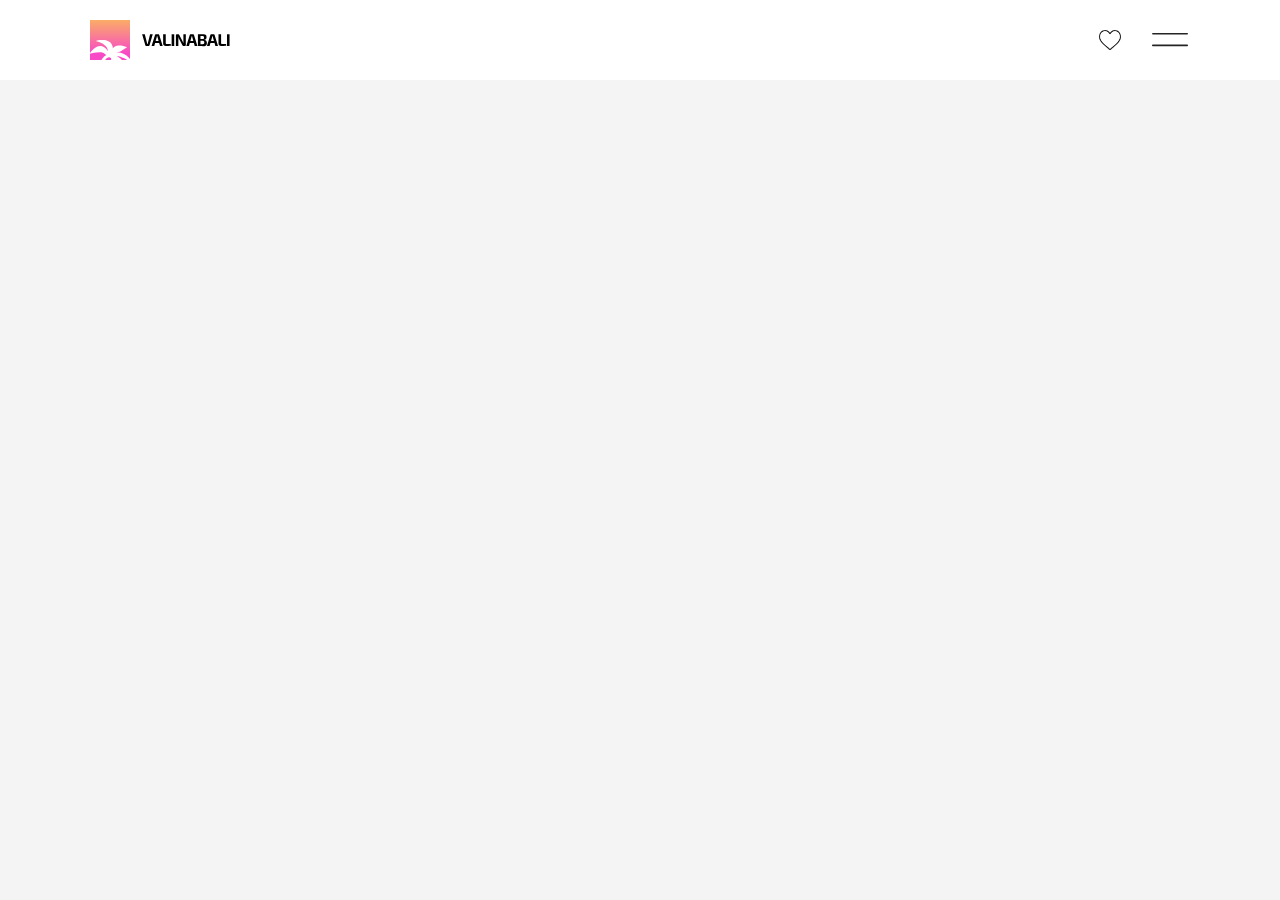
==== popular-tours.html @ 17140bb6 "finished tablet adaptation" ====
<!DOCTYPE html>
<html lang="ru">
  <head>
    <meta charset="UTF-8">
    <meta name="viewport" content="width=device-width, initial-scale=1.0">
    <meta http-equiv="X-UA-Compatible" content="ie=edge">
    <link rel="stylesheet" href="css/style.css">
    <title>Популярные туры - Valinabali</title>
  </head>

  <body>
    <header class="header">
      <div class="container">
        <div class="header__content">
          <a class="header__logo-link" href="#" aria-label="Ссылка на главную страницу">
            <svg width="140" height="40" viewBox="0 0 140 40" fill="none" xmlns="http://www.w3.org/2000/svg">
              <path d="M139.568 14.27V26H136.984V14.27H139.568Z" fill="black"/>
              <path d="M131.1 14.27V23.042C131.1 23.3253 131.179 23.5406 131.338 23.688C131.496 23.8353 131.723 23.909 132.018 23.909H136.115L136.234 25.864C135.429 25.9546 134.585 26.0056 133.701 26.017C132.828 26.0396 131.955 26.051 131.083 26.051C130.233 26.051 129.587 25.8243 129.145 25.371C128.714 24.9063 128.499 24.317 128.499 23.603V14.27H131.1Z" fill="black"/>
              <path d="M123.716 14.27C123.932 14.27 124.119 14.3323 124.277 14.457C124.447 14.5816 124.561 14.746 124.617 14.95L128.017 26H125.365L122.968 17.381C122.923 17.1883 122.878 16.9956 122.832 16.803C122.787 16.599 122.747 16.4063 122.713 16.225H122.254C122.22 16.4063 122.181 16.599 122.135 16.803C122.101 16.9956 122.056 17.1883 121.999 17.381L119.602 26H116.933L120.35 14.95C120.407 14.746 120.515 14.5816 120.673 14.457C120.843 14.3323 121.036 14.27 121.251 14.27L123.716 14.27ZM125.518 20.951V22.906H119.432V20.951H125.518Z" fill="black"/>
              <path d="M112.366 14.134C113.386 14.134 114.197 14.2246 114.797 14.406C115.409 14.576 115.851 14.882 116.123 15.324C116.395 15.766 116.531 16.3893 116.531 17.194C116.531 18.0326 116.367 18.673 116.038 19.115C115.721 19.5456 115.194 19.795 114.457 19.863V19.965C115.364 20.0443 115.999 20.3503 116.361 20.883C116.724 21.4043 116.905 22.1353 116.905 23.076C116.905 23.8806 116.764 24.504 116.48 24.946C116.208 25.388 115.778 25.6996 115.188 25.881C114.61 26.051 113.851 26.136 112.91 26.136C112.151 26.136 111.488 26.1303 110.921 26.119C110.366 26.119 109.85 26.1076 109.374 26.085C108.898 26.0623 108.411 26.034 107.912 26L108.167 24.198C108.439 24.2093 108.961 24.2206 109.731 24.232C110.513 24.2433 111.42 24.249 112.451 24.249C112.927 24.249 113.301 24.2036 113.573 24.113C113.845 24.0223 114.032 23.858 114.134 23.62C114.248 23.3706 114.304 23.0193 114.304 22.566C114.304 22.0786 114.248 21.7103 114.134 21.461C114.021 21.2003 113.823 21.019 113.539 20.917C113.267 20.815 112.888 20.7583 112.4 20.747H108.15V19.098H112.366C112.786 19.0866 113.114 19.0413 113.352 18.962C113.602 18.8826 113.777 18.7296 113.879 18.503C113.981 18.2763 114.032 17.959 114.032 17.551C114.032 17.1316 113.976 16.8143 113.862 16.599C113.76 16.3723 113.579 16.2193 113.318 16.14C113.058 16.0606 112.695 16.021 112.23 16.021C111.596 16.021 111.035 16.021 110.547 16.021C110.06 16.021 109.624 16.0266 109.238 16.038C108.853 16.038 108.496 16.0493 108.167 16.072L107.912 14.27C108.366 14.2246 108.802 14.1963 109.221 14.185C109.652 14.1623 110.117 14.151 110.615 14.151C111.114 14.1396 111.698 14.134 112.366 14.134ZM110.462 14.27V26H107.912V14.27H110.462Z" fill="black"/>
              <path d="M103.096 14.27C103.311 14.27 103.498 14.3323 103.657 14.457C103.827 14.5816 103.94 14.746 103.997 14.95L107.397 26H104.745L102.348 17.381C102.302 17.1883 102.257 16.9956 102.212 16.803C102.166 16.599 102.127 16.4063 102.093 16.225H101.634C101.6 16.4063 101.56 16.599 101.515 16.803C101.481 16.9956 101.435 17.1883 101.379 17.381L98.9818 26H96.3128L99.7298 14.95C99.7865 14.746 99.8941 14.5816 100.053 14.457C100.223 14.3323 100.415 14.27 100.631 14.27L103.096 14.27ZM104.898 20.951V22.906H98.8118V20.951H104.898Z" fill="black"/>
              <path d="M95.8252 14.27V25.065C95.8252 25.6883 95.5136 26 94.8902 26H93.4622C93.1789 26 92.9636 25.9376 92.8162 25.813C92.6689 25.677 92.5329 25.4786 92.4082 25.218L89.1612 19.064C89.0252 18.8033 88.8892 18.5143 88.7532 18.197C88.6286 17.8796 88.5209 17.5736 88.4302 17.279H88.2432C88.2772 17.585 88.3056 17.8966 88.3282 18.214C88.3509 18.52 88.3622 18.826 88.3622 19.132V26H85.8972V15.205C85.8972 14.5816 86.2146 14.27 86.8492 14.27H88.2602C88.5322 14.27 88.7362 14.338 88.8722 14.474C89.0196 14.5986 89.1612 14.7913 89.2972 15.052L92.4422 21.019C92.5782 21.2796 92.7199 21.5686 92.8672 21.886C93.0146 22.2033 93.1562 22.532 93.2922 22.872H93.4962C93.4622 22.532 93.4339 22.2033 93.4112 21.886C93.3999 21.5573 93.3942 21.2343 93.3942 20.917L93.3772 14.27H95.8252Z" fill="black"/>
              <path d="M84.2144 14.27V26H81.6304V14.27H84.2144Z" fill="black"/>
              <path d="M75.7461 14.27V23.042C75.7461 23.3253 75.8254 23.5406 75.9841 23.688C76.1428 23.8353 76.3694 23.909 76.6641 23.909H80.7611L80.8801 25.864C80.0754 25.9546 79.2311 26.0056 78.3471 26.017C77.4744 26.0396 76.6018 26.051 75.7291 26.051C74.8791 26.051 74.2331 25.8243 73.7911 25.371C73.3604 24.9063 73.1451 24.317 73.1451 23.603V14.27H75.7461Z" fill="black"/>
              <path d="M68.3627 14.27C68.578 14.27 68.765 14.3323 68.9237 14.457C69.0937 14.5816 69.207 14.746 69.2637 14.95L72.6637 26H70.0117L67.6147 17.381C67.5693 17.1883 67.524 16.9956 67.4787 16.803C67.4333 16.599 67.3937 16.4063 67.3597 16.225H66.9007C66.8667 16.4063 66.827 16.599 66.7817 16.803C66.7477 16.9956 66.7023 17.1883 66.6457 17.381L64.2487 26H61.5797L64.9967 14.95C65.0533 14.746 65.161 14.5816 65.3197 14.457C65.4897 14.3323 65.6823 14.27 65.8977 14.27L68.3627 14.27ZM70.1647 20.951V22.906H64.0787V20.951H70.1647Z" fill="black"/>
              <path d="M62.7439 14.27L59.5479 25.286C59.4912 25.49 59.3779 25.66 59.2079 25.796C59.0492 25.932 58.8566 26 58.6299 26H56.2499C56.0119 26 55.8079 25.932 55.6379 25.796C55.4792 25.66 55.3772 25.49 55.3319 25.286L52.1189 14.27H54.8049L56.9469 22.736C56.9922 22.9513 57.0376 23.1723 57.0829 23.399C57.1396 23.6143 57.1849 23.8296 57.2189 24.045H57.6609C57.6949 23.8296 57.7346 23.6086 57.7799 23.382C57.8366 23.1553 57.8932 22.9343 57.9499 22.719L60.0749 14.27H62.7439Z" fill="black"/>
              <g clip-path="url(#clip0_1815_593)">
              <rect width="40" height="40" fill="url(#paint0_linear_1815_593)"/>
              <path d="M12.1924 20.0948C9.34336 20.1069 6.70334 20.6851 5.41614 21.088C5.41614 21.088 17.0926 23.0695 18.0639 31.1301C9.19101 18.3372 -0.487183 33.8089 -0.487183 33.8089C1.53066 33.2796 7.30875 31.7084 11.1671 32.3712C13.8069 32.8247 16.3803 35.218 16.2692 35.1879C9.97812 36.7357 -0.0163387 64.7344 1.68077 67.0082C3.19405 68.7469 4.70896 68.1538 6.22244 67.2718C6.97157 61.338 12.8177 35.3034 19.9715 37.4051C19.9725 37.4054 19.9735 37.4048 19.9745 37.4051C20.5768 37.6112 21.1465 37.9728 21.1774 38.5253C21.2363 39.5778 20.5569 41.298 20.7173 42.4926C21.0893 45.2649 21.6321 46.2291 22.4216 47.1963C24.307 46.1365 26.1109 42.3155 26.4841 40.3343C28.1734 41.0741 30.8891 42.7876 33.1046 49.1513C34.2628 43.1879 32.5925 38.4842 27.1094 36.3955C29.4839 35.3692 39.8191 40.5626 41.0806 43.4572C42.308 38.2378 33.6263 31.8509 26.3984 32.1903C27.7842 31.8288 29.307 32.2513 30.7561 31.1842C32.7006 29.7523 34.9683 28.5192 37.0814 27.1946C29.9749 24.1035 23.4167 25.6298 22.9549 28.8292C22.592 21.7284 17.0815 20.0741 12.1923 20.0949L12.1924 20.0948Z" fill="white"/>
              </g>
              <defs>
              <linearGradient id="paint0_linear_1815_593" x1="20" y1="0" x2="20" y2="40" gradientUnits="userSpaceOnUse">
              <stop offset="0" stop-color="#FAAD66"/>
              <stop offset="0.844644" stop-color="#F849C7"/>
              </linearGradient>
              <clipPath id="clip0_1815_593">
              <rect width="40" height="40" fill="white"/>
              </clipPath>
              </defs>
            </svg>
          </a>
          <div class="header__btn-wrapper">
            <a class="header__favorites" href="#" aria-label="Ссылка на страницу избранное">
              <svg class="header__favorites-icon" width="22" height="20" aria-hidden="true">
                <use xlink:href="images/sprite.svg#icon-favorites"></use>
              </svg>
            </a>
            <button class="header__burger" type="button" aria-label="Кнопка открытия меню">
              <svg class="header__burger-icon" width="36" height="14" aria-hidden="true">
                <use xlink:href="images/sprite.svg#icon-burger"></use>
              </svg>
            </button>
          </div>
        </div>
      </div>
    </header>
    <!-- <main>
      <h1 class="visually-hidden">Туры Valinabali</h1>
      <div class="breadcrumbs">
        <div class="container">
          <ul class="breadcrumbs__list">
            <li class="breadcrumbs__item">
              <a class="breadcrumbs__link" href="#" aria-label="Ссылка на главную страницу">Главная</a>
            </li>
            <li class="breadcrumbs__item">
              <span class="breadcrumbs__link breadcrumbs__link--active">Популярные туры</span>
            </li>
          </ul>
        </div>
      </div>
      <section class="tours">
        <div class="container">
          <h2 class="visually-hidden">Популярные туры</h2>
          <ul class="tours__list">
            <li class="tours__item tours__item--flat">
              <div class="card-tour card-tour--flat">
                <picture class="card-tour__picture">
                  <source media="(max-width: 767px)" srcset="images/dubai-mobile.png 1x, images/dubai-mobile@2x.png 2x">
                  <source media="(max-width: 1439px)" srcset="images/dubai-tablet.png 1x, images/dubai-tablet@2x.png 2x">
                  <img class="card-tour__img card-tour__img--flat" src="images/dubai.png" height="240" width="720" alt="Фотография тура Дубай">
                </picture>
                <div class="card-tour__content">
                  <div class="card-tour__content-top">
                    <h2 class="card-tour__title">Дубай,<span class="card-tour__title-gray"> ОАЭ</span></h2>
                    <div class="card-tour__label-wrap">
                      <div class="card-tour__label-info">
                        <svg class="card-tour__label-icon" width="16" height="16" aria-hidden="true">
                          <use xlink:href="images/sprite.svg#icon-sun"></use>
                        </svg>
                        <span class="card-tour__label-text">20...25°C</span>
                      </div>
                      <div class="card-tour__label-info card-tour__label-info--bg-violet">
                        <svg class="card-tour__label-icon" width="16" height="16" aria-hidden="true">
                          <use xlink:href="images/sprite.svg#icon-airplane"></use>
                        </svg>
                        <span class="card-tour__label-text">Въезд свободный</span>
                      </div>
                    </div>
                  </div>
                  <p class="card-tour__text card-tour__text--flat">Дубай год от&nbsp;года удивляет туристов новыми достопримечательностями. Их&nbsp;список не&nbsp;перестает обновляться, стремясь обойти другие страны по&nbsp;своим масштабам. К&nbsp;ним относятся как современные объекты, так и&nbsp;исторические места города.</p>
                  <div class="card-tour__content-bottom">
                    <div class="card-tour__price-wrap">
                      <div class="card-tour__price">
                        <svg class="card-tour__price-icon" width="22" height="22" aria-hidden="true">
                          <use xlink:href="images/sprite.svg#icon-users"></use>
                        </svg>
                        <span class="card-tour__price-text">от 84 000 руб. / 1 чел.</span>
                      </div>
                      <div class="card-tour__price">
                        <svg class="card-tour__price-icon" width="22" height="22" aria-hidden="true">
                          <use xlink:href="images/sprite.svg#icon-users-double"></use>
                        </svg>
                        <span class="card-tour__price-text">от 140 200 руб. / 2 чел.</span>
                      </div>
                    </div>
                    <div class="card-tour__btns-wrap">
                      <button class="btn" type="button" aria-label="Кнопка забронировать тур">Забронировать</button>
                      <button class="card-tour__btn-favorites btn btn--icon" type="button" aria-label="Кнопка добавления в избранное">
                        <svg class="card-tour__btn-icon" width="22" height="20" aria-hidden="true">
                          <use xlink:href="images/sprite.svg#icon-favorites"></use>
                        </svg>
                      </button>
                    </div>
                  </div>
                </div>
              </div>
            </li>
            <li class="tours__item">
              <div class="card-tour">
                <picture class="card-tour__picture">
                  <source media="(max-width: 767px)" srcset="images/phuket-mobile.png 1x, images/phuket-mobile@2x.png 2x">
                  <source media="(max-width: 1439px)" srcset="images/phuket-tablet.png 1x, images/phuket-tablet@2x.png 2x">
                  <img class="card-tour__img" src="images/phuket.png" height="240" width="380" alt="Фотография тура Пхукет">
                </picture>
                <div class="card-tour__content">
                  <div class="card-tour__content-top">
                    <h2 class="card-tour__title">Пхукет,<span class="card-tour__title-gray"> Таиланд</span></h2>
                    <div class="card-tour__label-wrap">
                      <div class="card-tour__label-info">
                        <svg class="card-tour__label-icon" width="16" height="16" aria-hidden="true">
                          <use xlink:href="images/sprite.svg#icon-sun"></use>
                        </svg>
                        <span class="card-tour__label-text">30...35°C</span>
                      </div>
                    </div>
                  </div>
                  <p class="card-tour__text">Вечеринки на&nbsp;Патонге и&nbsp;Кароне. Изумительные баунти-острова по&nbsp;бюджетным ценам.</p>
                  <div class="card-tour__content-bottom">
                    <div class="card-tour__price-wrap">
                      <div class="card-tour__price">
                        <svg class="card-tour__price-icon" width="22" height="22" aria-hidden="true">
                          <use xlink:href="images/sprite.svg#icon-users"></use>
                        </svg>
                        <span class="card-tour__price-text">от 102 000 руб. / 1 чел.</span>
                      </div>
                      <div class="card-tour__price">
                        <svg class="card-tour__price-icon" width="22" height="22" aria-hidden="true">
                          <use xlink:href="images/sprite.svg#icon-users-double"></use>
                        </svg>
                        <span class="card-tour__price-text">от 180 800 руб. / 2 чел.</span>
                      </div>
                    </div>
                    <div class="card-tour__btns-wrap">
                      <button class="btn" type="button" aria-label="Кнопка забронировать тур">Забронировать</button>
                      <button class="card-tour__btn-favorites btn btn--icon" type="button" aria-label="Кнопка добавления в избранное">
                        <svg class="card-tour__btn-icon" width="22" height="20" aria-hidden="true">
                          <use xlink:href="images/sprite.svg#icon-favorites"></use>
                        </svg>
                      </button>
                    </div>
                  </div>
                </div>
              </div>
            </li>
            <li class="tours__item">
              <div class="card-tour">
                <picture class=>
                  <source media="(max-width: 767px)"  srcset="images/shri-lanka-mobile.png 1x, images/shri-lanka-mobile@2x.png 2x">
                  <source media="(max-width: 1439px)"  srcset="images/shri-lanka-tablet.png 1x, images/shri-lanka-tablet@2x.png 2x">
                  <img class="card-tour__img" src="images/shri-lanka.png" height="240" width="380" alt="Фотография тура Шри-Ланка">
                </picture>
                <div class="card-tour__content">
                  <div class="card-tour__content-top">
                    <h2 class="card-tour__title">Шри-Ланка</h2>
                    <div class="card-tour__label-wrap">
                      <div class="card-tour__label-info">
                        <svg class="card-tour__label-icon" width="16" height="16" aria-hidden="true">
                          <use xlink:href="images/sprite.svg#icon-sun"></use>
                        </svg>
                        <span class="card-tour__label-text">25...30°C</span>
                      </div>
                    </div>
                  </div>
                  <p class="card-tour__text">Пляжная жизнь среди дикой природы. Дайвинг с&nbsp;китовыми акулами и&nbsp;дельфинами.</p>
                  <div class="card-tour__content-bottom">
                    <div class="card-tour__price-wrap">
                      <div class="card-tour__price">
                        <svg class="card-tour__price-icon" width="22" height="22" aria-hidden="true">
                          <use xlink:href="images/sprite.svg#icon-users"></use>
                        </svg>
                        <span class="card-tour__price-text">от 145 600 руб. / 1 чел.</span>
                      </div>
                      <div class="card-tour__price">
                        <svg class="card-tour__price-icon" width="22" height="22" aria-hidden="true">
                          <use xlink:href="images/sprite.svg#icon-users-double"></use>
                        </svg>
                        <span class="card-tour__price-text">от 210 400 руб. / 2 чел.</span>
                      </div>
                    </div>
                    <div class="card-tour__btns-wrap">
                      <button class="btn" type="button" aria-label="Кнопка забронировать тур">Забронировать</button>
                      <button class="card-tour__btn-favorites btn btn--icon" type="button" aria-label="Кнопка добавления в избранное">
                        <svg class="card-tour__btn-icon" width="22" height="20" aria-hidden="true">
                          <use xlink:href="images/sprite.svg#icon-favorites"></use>
                        </svg>
                      </button>
                    </div>
                  </div>
                </div>
              </div>
            </li>
            <li class="tours__item tours__item--flat">
              <div class="card-tour card-tour--flat">
                <picture class=>
                  <source media="(max-width: 767px)"  srcset="images/stambul-mobile.png 1x, images/stambul-mobile@2x.png 2x">
                  <source media="(max-width: 1439px)"  srcset="images/stambul-tablet.png 1x, images/stambul-tablet@2x.png 2x">
                  <img class="card-tour__img card-tour__img--flat" src="images/stambul.png" height="240" width="720" alt="Фотография тура Стамбул">
                </picture>
                <div class="card-tour__content">
                  <div class="card-tour__content-top">
                    <h2 class="card-tour__title">Стамбул,<span class="card-tour__title-gray"> Турция</span></h2>
                    <div class="card-tour__label-wrap">
                      <div class="card-tour__label-info">
                        <svg class="card-tour__label-icon" width="16" height="16" aria-hidden="true">
                          <use xlink:href="images/sprite.svg#icon-sun"></use>
                        </svg>
                        <span class="card-tour__label-text">5...10°C</span>
                      </div>
                      <div class="card-tour__label-info card-tour__label-info--bg-violet">
                        <svg class="card-tour__label-icon" width="16" height="16" aria-hidden="true">
                          <use xlink:href="images/sprite.svg#icon-airplane"></use>
                        </svg>
                        <span class="card-tour__label-text">Въезд свободный</span>
                      </div>
                    </div>
                  </div>
                    <p class="card-tour__text card-tour__text--flat">Город, сочетающий хай-тек и&nbsp;роскошь современного мира с&nbsp;древними восточными традициями, насчитывает свыше 3000 памятников культурного и&nbsp;архитектурного наследия и&nbsp;известен никогда не&nbsp;стихающей ночной жизнью.</p>
                  <div class="card-tour__content-bottom">
                    <div class="card-tour__price-wrap">
                      <div class="card-tour__price">
                        <svg class="card-tour__price-icon" width="22" height="22" aria-hidden="true">
                          <use xlink:href="images/sprite.svg#icon-users"></use>
                        </svg>
                        <span class="card-tour__price-text">от 109 200 руб. / 1 чел.</span>
                      </div>
                      <div class="card-tour__price">
                        <svg class="card-tour__price-icon" width="22" height="22" aria-hidden="true">
                          <use xlink:href="images/sprite.svg#icon-users-double"></use>
                        </svg>
                        <span class="card-tour__price-text">от 173 700 руб. / 2 чел.</span>
                      </div>
                    </div>
                    <div class="card-tour__btns-wrap">
                      <button class="btn" type="button" aria-label="Кнопка забронировать тур">Забронировать</button>
                      <button class="card-tour__btn-favorites card-tour__btn-favorites--active btn btn--icon" type="button" aria-label="Кнопка добавления в избранное">
                        <svg class="card-tour__btn-icon" width="22" height="20" aria-hidden="true">
                          <use xlink:href="images/sprite.svg#icon-favorites"></use>
                        </svg>
                      </button>
                    </div>
                  </div>
                </div>
              </div>
            </li>
            <li class="tours__item tours__item--flat tours__item--flat-small">
              <div class="card-tour card-tour--flat-small">
                <picture class=>
                  <source media="(max-width: 767px)"  srcset="images/hurgada-mobile.png 1x, images/hurgada-mobile@2x.png 2x">
                  <source media="(max-width: 1439px)"  srcset="images/hurgada-tablet.png 1x, images/hurgada-tablet@2x.png 2x">
                  <img class="card-tour__img" src="images/hurgada.png" height="240" width="720" alt="Фотография тура Хургада">
                </picture>
                <div class="card-tour__content">
                  <div class="card-tour__content-top">
                    <h2 class="card-tour__title">Хургада, <span class="card-tour__title-gray">Египет</span></h2>
                    <div class="card-tour__label-wrap">
                      <div class="card-tour__label-info">
                        <svg class="card-tour__label-icon" width="16" height="16" aria-hidden="true">
                          <use xlink:href="images/sprite.svg#icon-sun"></use>
                        </svg>
                        <span class="card-tour__label-text">20...25°C</span>
                      </div>
                      <div class="card-tour__label-info card-tour__label-info--bg-violet card-tour__label-info--tablet">
                        <svg class="card-tour__label-icon" width="16" height="16" aria-hidden="true">
                          <use xlink:href="images/sprite.svg#icon-airplane"></use>
                        </svg>
                        <span class="card-tour__label-text">Въезд свободный</span>
                      </div>
                    </div>
                  </div>
                  <p class="card-tour__text">В&nbsp;Хургаде открыто множество отелей, на&nbsp;любой вкус и&nbsp;кошелек, здесь есть самые разные развлечения и&nbsp;туристические локации.</p>
                  <div class="card-tour__content-bottom">
                    <div class="card-tour__price-wrap">
                      <div class="card-tour__price">
                        <svg class="card-tour__price-icon" width="22" height="22" aria-hidden="true">
                          <use xlink:href="images/sprite.svg#icon-users"></use>
                        </svg>
                        <span class="card-tour__price-text">от 94 000 руб. / 1 чел.</span>
                      </div>
                      <div class="card-tour__price">
                        <svg class="card-tour__price-icon" width="22" height="22" aria-hidden="true">
                          <use xlink:href="images/sprite.svg#icon-users-double"></use>
                        </svg>
                        <span class="card-tour__price-text">от 132 900 руб. / 2 чел.</span>
                      </div>
                    </div>
                    <div class="card-tour__btns-wrap">
                      <button class="btn" type="button" aria-label="Кнопка забронировать тур">Забронировать</button>
                      <button class="card-tour__btn-favorites btn btn--icon" type="button" aria-label="Кнопка добавления в избранное">
                        <svg class="card-tour__btn-icon" width="22" height="20" aria-hidden="true">
                          <use xlink:href="images/sprite.svg#icon-favorites"></use>
                        </svg>
                      </button>
                    </div>
                  </div>
                </div>
              </div>
            </li>
            <li class="tours__item">
              <div class="card-tour">
                <picture class=>
                  <source media="(max-width: 767px)"  srcset="images/maldives-mobile.png 1x, images/maldives-mobile@2x.png 2x">
                  <source media="(max-width: 1439px)"  srcset="images/maldives-tablet.png 1x, images/maldives-tablet@2x.png 2x">
                  <img class="card-tour__img" src="images/maldives.png" height="240" width="380" alt="Фотография тура Мальдивы">
                </picture>
                <div class="card-tour__content">
                  <div class="card-tour__content-top">
                    <h2 class="card-tour__title">Мальдивы</h2>
                    <div class="card-tour__label-wrap">
                      <div class="card-tour__label-info">
                        <svg class="card-tour__label-icon" width="16" height="16" aria-hidden="true">
                          <use xlink:href="images/sprite.svg#icon-sun"></use>
                        </svg>
                        <span class="card-tour__label-text">25...30°C</span>
                      </div>
                    </div>
                  </div>
                  <p class="card-tour__text">Тихий отдых среди лазурной воды. Прекрасные отели и&nbsp;высокий уровень сервиса.</p>
                  <div class="card-tour__content-bottom">
                    <div class="card-tour__price-wrap">
                      <div class="card-tour__price">
                        <svg class="card-tour__price-icon" width="22" height="22" aria-hidden="true">
                          <use xlink:href="images/sprite.svg#icon-users"></use>
                        </svg>
                        <span class="card-tour__price-text">от 189 000 руб. / 1 чел.</span>
                      </div>
                      <div class="card-tour__price">
                        <svg class="card-tour__price-icon" width="22" height="22" aria-hidden="true">
                          <use xlink:href="images/sprite.svg#icon-users-double"></use>
                        </svg>
                        <span class="card-tour__price-text">от 260 700 руб. / 2 чел.</span>
                      </div>
                    </div>
                    <div class="card-tour__btns-wrap">
                      <button class="btn" type="button" aria-label="Кнопка забронировать тур">Забронировать</button>
                      <button class="card-tour__btn-favorites btn btn--icon" type="button" aria-label="Кнопка добавления в избранное">
                        <svg class="card-tour__btn-icon" width="22" height="20" aria-hidden="true">
                          <use xlink:href="images/sprite.svg#icon-favorites"></use>
                        </svg>
                      </button>
                    </div>
                  </div>
                </div>
              </div>
            </li>
          </ul>
        </div>
      </section>
      <section class="best-tours">
        <div class="container">
          <h2 class="best-tours__title">Самый сезон</h2>
          <ul class="best-tours__list">
            <li class="best-tours__item">
              <div class="best-tour-card">
                <picture class=>
                  <source media="(max-width: 767px)" srcset="images/danang-mobile.png 1x, images/danang-mobile@2x.png 2x">
                  <source media="(max-width: 1439px)" srcset="images/danang-tablet.png 1x, images/danang-tablet@2x.png 2x">
                  <img class="best-tour-card__img" src="images/danang.png" height="150" width="150" alt="Фотография тура Дананг">
                </picture>
                <h2 class="best-tour-card__name">Дананг</h2>
                <p class="best-tour-card__text">Вьетнам</p>
                <button class="btn btn--bg-lilac btn--size-small" type="button">Подробнее</button>
              </div>
            </li>
            <li class="best-tours__item">
              <div class="best-tour-card best-tour-card--bg-green">
                <picture class=>
                  <source media="(max-width: 767px)" srcset="images/varadero-mobile.png 1x, images/varadero-mobile@2x.png 2x">
                  <source media="(max-width: 1439px)" srcset="images/varadero-tablet.png 1x, images/varadero-tablet@2x.png 2x">
                  <img class="best-tour-card__img" src="images/varadero.png" height="150" width="150" alt="Фотография тура Варадеро">
                </picture>
                <h2 class="best-tour-card__name">Варадеро</h2>
                <p class="best-tour-card__text">Куба</p>
                <button class="btn btn--bg-lilac btn--size-small" type="button">Подробнее</button>
              </div>
            </li>
            <li class="best-tours__item best-tours__item--grid-vertical">
              <div class="best-tour-card best-tour-card--bg-blue">
                <picture class=>
                  <source media="(max-width: 767px)"  srcset="images/bali-mobile.png 1x, images/bali-mobile@2x.png 2x">
                  <source media="(max-width: 1439px)"  srcset="images/bali-tablet.png 1x, images/bali-tablet@2x.png 2x">
                  <img class="best-tour-card__img" src="images/bali.png" height="150" width="150" alt="Фотография тура Бали">
                </picture>
                <h2 class="best-tour-card__name">Бали</h2>
                <p class="best-tour-card__text">Индонезия</p>
                <p class="best-tour-card__info">Песок и&nbsp;тропические джунгли, йога и&nbsp;медитации, серфинг или ночная жизнь. Бали для каждого свой. Помимо многочисленных <u>храмов</u>, остров изобилует еще множеством природных и&nbsp;культурных достопримечательностей: <u>дворцами</u>, <u>музеями</u>, <u>парками</u> и&nbsp;<u>зоопарками</u>.</p>
                <button class="btn btn--bg-lilac btn--size-small" type="button">Подробнее</button>
              </div>
            </li>
            <li class="best-tours__item best-tours__item--grid-flat">
              <div class="review-card">
                <div class="review-card__wrap">
                  <p class="review-card__text">Снова обратились к&nbsp;ребятам! В&nbsp;прошлый раз ездили компанией друзей на&nbsp;Шри-Ланку. На&nbsp;этот раз доверили им&nbsp;наше свадебное путешествие&nbsp;&mdash; и&nbsp;снова в&nbsp;точку!</p>
                  <div class="review-card__description">
                    <p class="review-card__name">Екатерина</p>
                    <a class="review-card__link" href="#" aria-label="Ссылка на сайт с отзывами">
                      <svg class="review-card__link-icon" width="12" height="12" aria-hidden="true">
                        <use xlink:href="images/sprite.svg#icon-send"></use>
                      </svg>
                      Весь отзыв на otzovvi.ru
                    </a>
                  </div>
                </div>
                <picture class=>
                  <source media="" src="">
                  <source media="" src="">
                  <picture class=>
                    <source media="(max-width: 1439px)"  srcset="images/review-card-img-tablet.png 1x, images/review-card-img-tablet@2x.png 2x">
                    <img class="review-card__img" src="images/review-card-img.png" height="100" width="100" alt="Фотография клиента в отзывах">
                  </picture>
                </picture>
              </div>
            </li>
          </ul>
        </div>
      </section>
    </main> -->
    <!-- <footer class="footer">
      <div class="container">
        <div class="footer__content">
          <a class="footer__logo-link" href="#" aria-label="Ссылка на главную">
            <svg width="140" height="40" viewBox="0 0 140 40" fill="none" xmlns="http://www.w3.org/2000/svg">
              <path d="M139.568 14.27V26H136.984V14.27H139.568Z" fill="white"/>
              <path d="M131.1 14.27V23.042C131.1 23.3254 131.179 23.5407 131.338 23.688C131.496 23.8354 131.723 23.909 132.018 23.909H136.115L136.234 25.864C135.429 25.9547 134.585 26.0057 133.701 26.017C132.828 26.0397 131.955 26.051 131.083 26.051C130.233 26.051 129.587 25.8244 129.145 25.371C128.714 24.9064 128.499 24.317 128.499 23.603V14.27H131.1Z" fill="white"/>
              <path d="M123.716 14.27C123.932 14.27 124.119 14.3324 124.277 14.457C124.447 14.5817 124.561 14.746 124.617 14.95L128.017 26H125.365L122.968 17.381C122.923 17.1884 122.878 16.9957 122.832 16.803C122.787 16.599 122.747 16.4064 122.713 16.225H122.254C122.22 16.4064 122.181 16.599 122.135 16.803C122.101 16.9957 122.056 17.1884 121.999 17.381L119.602 26H116.933L120.35 14.95C120.407 14.746 120.515 14.5817 120.673 14.457C120.843 14.3324 121.036 14.27 121.251 14.27L123.716 14.27ZM125.518 20.951V22.906H119.432V20.951H125.518Z" fill="white"/>
              <path d="M112.366 14.134C113.386 14.134 114.197 14.2247 114.797 14.406C115.409 14.576 115.851 14.882 116.123 15.324C116.395 15.766 116.531 16.3894 116.531 17.194C116.531 18.0327 116.367 18.673 116.038 19.115C115.721 19.5457 115.194 19.795 114.457 19.863V19.965C115.364 20.0444 115.999 20.3504 116.361 20.883C116.724 21.4044 116.905 22.1354 116.905 23.076C116.905 23.8807 116.764 24.504 116.48 24.946C116.208 25.388 115.778 25.6997 115.188 25.881C114.61 26.051 113.851 26.136 112.91 26.136C112.151 26.136 111.488 26.1304 110.921 26.119C110.366 26.119 109.85 26.1077 109.374 26.085C108.898 26.0624 108.411 26.034 107.912 26L108.167 24.198C108.439 24.2094 108.961 24.2207 109.731 24.232C110.513 24.2434 111.42 24.249 112.451 24.249C112.927 24.249 113.301 24.2037 113.573 24.113C113.845 24.0224 114.032 23.858 114.134 23.62C114.248 23.3707 114.304 23.0194 114.304 22.566C114.304 22.0787 114.248 21.7104 114.134 21.461C114.021 21.2004 113.823 21.019 113.539 20.917C113.267 20.815 112.888 20.7584 112.4 20.747H108.15V19.098H112.366C112.786 19.0867 113.114 19.0414 113.352 18.962C113.602 18.8827 113.777 18.7297 113.879 18.503C113.981 18.2764 114.032 17.959 114.032 17.551C114.032 17.1317 113.976 16.8144 113.862 16.599C113.76 16.3724 113.579 16.2194 113.318 16.14C113.058 16.0607 112.695 16.021 112.23 16.021C111.596 16.021 111.035 16.021 110.547 16.021C110.06 16.021 109.624 16.0267 109.238 16.038C108.853 16.038 108.496 16.0494 108.167 16.072L107.912 14.27C108.366 14.2247 108.802 14.1964 109.221 14.185C109.652 14.1624 110.117 14.151 110.615 14.151C111.114 14.1397 111.698 14.134 112.366 14.134ZM110.462 14.27V26H107.912V14.27H110.462Z" fill="white"/>
              <path d="M103.096 14.27C103.311 14.27 103.498 14.3324 103.657 14.457C103.827 14.5817 103.94 14.746 103.997 14.95L107.397 26H104.745L102.348 17.381C102.302 17.1884 102.257 16.9957 102.212 16.803C102.166 16.599 102.127 16.4064 102.093 16.225H101.634C101.6 16.4064 101.56 16.599 101.515 16.803C101.481 16.9957 101.435 17.1884 101.379 17.381L98.9818 26H96.3128L99.7298 14.95C99.7865 14.746 99.8941 14.5817 100.053 14.457C100.223 14.3324 100.415 14.27 100.631 14.27L103.096 14.27ZM104.898 20.951V22.906H98.8118V20.951H104.898Z" fill="white"/>
              <path d="M95.8252 14.27V25.065C95.8252 25.6884 95.5136 26 94.8902 26H93.4622C93.1789 26 92.9636 25.9377 92.8162 25.813C92.6689 25.677 92.5329 25.4787 92.4082 25.218L89.1612 19.064C89.0252 18.8034 88.8892 18.5144 88.7532 18.197C88.6286 17.8797 88.5209 17.5737 88.4302 17.279H88.2432C88.2772 17.585 88.3056 17.8967 88.3282 18.214C88.3509 18.52 88.3622 18.826 88.3622 19.132V26H85.8972V15.205C85.8972 14.5817 86.2146 14.27 86.8492 14.27H88.2602C88.5322 14.27 88.7362 14.338 88.8722 14.474C89.0196 14.5987 89.1612 14.7914 89.2972 15.052L92.4422 21.019C92.5782 21.2797 92.7199 21.5687 92.8672 21.886C93.0146 22.2034 93.1562 22.532 93.2922 22.872H93.4962C93.4622 22.532 93.4339 22.2034 93.4112 21.886C93.3999 21.5574 93.3942 21.2344 93.3942 20.917L93.3772 14.27H95.8252Z" fill="white"/>
              <path d="M84.2144 14.27V26H81.6304V14.27H84.2144Z" fill="white"/>
              <path d="M75.7461 14.27V23.042C75.7461 23.3254 75.8254 23.5407 75.9841 23.688C76.1428 23.8354 76.3694 23.909 76.6641 23.909H80.7611L80.8801 25.864C80.0754 25.9547 79.2311 26.0057 78.3471 26.017C77.4744 26.0397 76.6018 26.051 75.7291 26.051C74.8791 26.051 74.2331 25.8244 73.7911 25.371C73.3604 24.9064 73.1451 24.317 73.1451 23.603V14.27H75.7461Z" fill="white"/>
              <path d="M68.3627 14.27C68.578 14.27 68.765 14.3324 68.9237 14.457C69.0937 14.5817 69.207 14.746 69.2637 14.95L72.6637 26H70.0117L67.6147 17.381C67.5693 17.1884 67.524 16.9957 67.4787 16.803C67.4333 16.599 67.3937 16.4064 67.3597 16.225H66.9007C66.8667 16.4064 66.827 16.599 66.7817 16.803C66.7477 16.9957 66.7023 17.1884 66.6457 17.381L64.2487 26H61.5797L64.9967 14.95C65.0533 14.746 65.161 14.5817 65.3197 14.457C65.4897 14.3324 65.6823 14.27 65.8977 14.27L68.3627 14.27ZM70.1647 20.951V22.906H64.0787V20.951H70.1647Z" fill="white"/>
              <path d="M62.7439 14.27L59.5479 25.286C59.4912 25.49 59.3779 25.66 59.2079 25.796C59.0492 25.932 58.8566 26 58.6299 26H56.2499C56.0119 26 55.8079 25.932 55.6379 25.796C55.4792 25.66 55.3772 25.49 55.3319 25.286L52.1189 14.27H54.8049L56.9469 22.736C56.9922 22.9514 57.0376 23.1724 57.0829 23.399C57.1396 23.6144 57.1849 23.8297 57.2189 24.045H57.6609C57.6949 23.8297 57.7346 23.6087 57.7799 23.382C57.8366 23.1554 57.8932 22.9344 57.9499 22.719L60.0749 14.27H62.7439Z" fill="white"/>
              <g clip-path="url(#clip0_1815_594)">
              <rect width="40" height="40" fill="url(#paint0_linear_1815_594)"/>
              <path d="M12.1924 20.0947C9.34336 20.1069 6.70334 20.6851 5.41614 21.088C5.41614 21.088 17.0926 23.0695 18.0639 31.1301C9.19101 18.3372 -0.487183 33.8089 -0.487183 33.8089C1.53066 33.2795 7.30875 31.7084 11.1671 32.3712C13.8069 32.8246 16.3803 35.218 16.2692 35.1878C9.97812 36.7356 -0.0163387 64.7344 1.68077 67.0081C3.19405 68.7469 4.70896 68.1538 6.22244 67.2717C6.97157 61.3379 12.8177 35.3034 19.9715 37.405C19.9725 37.4053 19.9735 37.4047 19.9745 37.405C20.5768 37.6112 21.1465 37.9727 21.1774 38.5252C21.2363 39.5777 20.5569 41.2979 20.7173 42.4926C21.0893 45.2648 21.6321 46.2291 22.4216 47.1962C24.307 46.1364 26.1109 42.3155 26.4841 40.3343C28.1734 41.0741 30.8891 42.7875 33.1046 49.1512C34.2628 43.1879 32.5925 38.4841 27.1094 36.3955C29.4839 35.3692 39.8191 40.5626 41.0806 43.4571C42.308 38.2377 33.6263 31.8509 26.3984 32.1903C27.7842 31.8287 29.307 32.2512 30.7561 31.1841C32.7006 29.7523 34.9683 28.5191 37.0814 27.1945C29.9749 24.1035 23.4167 25.6297 22.9549 28.8292C22.592 21.7283 17.0815 20.0741 12.1923 20.0948L12.1924 20.0947Z" fill="white"/>
              </g>
              <defs>
              <linearGradient id="paint0_linear_1815_594" x1="20" y1="0" x2="20" y2="40" gradientUnits="userSpaceOnUse">
              <stop offset="0" stop-color="#FAAD66"/>
              <stop offset="0.844644" stop-color="#F849C7"/>
              </linearGradient>
              <clipPath id="clip0_1815_594">
              <rect width="40" height="40" fill="white"/>
              </clipPath>
              </defs>
            </svg>
          </a>
          <div class="footer__info">
            <a class="footer__info-tel" href="tel:8800000000">8 800 000-00-00</a>
            <p class="footer__info-description">ежедневно с&nbsp;10:00 до&nbsp;21:00</p>
          </div>
          <ul class="social">
            <li class="social__list">
              <a class="social__link" href="#" aria-label="Ссылка на youtube">
                <svg class="social__link-icon" width="20" height="20" aria-hidden="true">
                  <use xlink:href="images/sprite.svg#icon-youtube"></use>
                </svg>
              </a>
            </li>
            <li class="social__list">
              <a class="social__link" href="#" aria-label="Ссылка на вконтакте">
                <svg class="social__link-icon" width="20" height="20" aria-hidden="true">
                  <use xlink:href="images/sprite.svg#icon-vk"></use>
                </svg>
              </a>
            </li>
          </ul>
        </div>
      </div>
    </footer> -->
  </body>
</html>
---- css/style.css ----
/* Global */
/* ------------------------------------ */
/*! normalize.css v8.0.1 | MIT License | github.com/necolas/normalize.css */
/* Document
  ========================================================================== */
/**
 * 1. Correct the line height in all browsers.
 * 2. Prevent adjustments of font size after orientation changes in iOS.
 */
html {
  line-height: 1.15; /* 1 */
  -webkit-text-size-adjust: 100%; /* 2 */
}

/* Sections
  ========================================================================== */
/**
* Remove the margin in all browsers.
*/
body {
  margin: 0;
}

/**
* Render the `main` element consistently in IE.
*/
main {
  display: block;
}

/**
* Correct the font size and margin on `h1` elements within `section` and
* `article` contexts in Chrome, Firefox, and Safari.
*/
h1 {
  margin: 0.67em 0;
  font-size: 2em;
}

/* Grouping content
  ========================================================================== */
/**
* 1. Add the correct box sizing in Firefox.
* 2. Show the overflow in Edge and IE.
*/
hr {
  box-sizing: content-box; /* 1 */
  height: 0; /* 1 */
  overflow: visible; /* 2 */
}

/**
* 1. Correct the inheritance and scaling of font size in all browsers.
* 2. Correct the odd `em` font sizing in all browsers.
*/
pre {
  font-size: 1em; /* 2 */
  font-family: monospace, monospace; /* 1 */
}

/* Text-level semantics
  ========================================================================== */
/**
* Remove the gray background on active links in IE 10.
*/
a {
  background-color: transparent;
}

/**
* 1. Remove the bottom border in Chrome 57-
* 2. Add the correct text decoration in Chrome, Edge, IE, Opera, and Safari.
*/
abbr[title] {
  text-decoration: underline; /* 2 */
  -webkit-text-decoration: underline dotted;
          text-decoration: underline dotted; /* 2 */
  border-bottom: none; /* 1 */
}

/**
* Add the correct font weight in Chrome, Edge, and Safari.
*/
b,
strong {
  font-weight: bolder;
}

/**
* 1. Correct the inheritance and scaling of font size in all browsers.
* 2. Correct the odd `em` font sizing in all browsers.
*/
code,
kbd,
samp {
  font-size: 1em; /* 2 */
  font-family: monospace, monospace; /* 1 */
}

/**
* Add the correct font size in all browsers.
*/
small {
  font-size: 80%;
}

/**
* Prevent `sub` and `sup` elements from affecting the line height in
* all browsers.
*/
sub,
sup {
  position: relative;
  font-size: 75%;
  line-height: 0;
  vertical-align: baseline;
}

sub {
  bottom: -0.25em;
}

sup {
  top: -0.5em;
}

/* Embedded content
  ========================================================================== */
/**
* Remove the border on images inside links in IE 10.
*/
img {
  border-style: none;
}

/* Forms
  ========================================================================== */
/**
* 1. Change the font styles in all browsers.
* 2. Remove the margin in Firefox and Safari.
*/
button,
input,
optgroup,
select,
textarea {
  margin: 0; /* 2 */
  font-size: 100%; /* 1 */
  line-height: 1.15; /* 1 */
  font-family: inherit; /* 1 */
}

/**
* Show the overflow in IE.
* 1. Show the overflow in Edge.
*/
button,
input {
  /* 1 */
  overflow: visible;
}

/**
* Remove the inheritance of text transform in Edge, Firefox, and IE.
* 1. Remove the inheritance of text transform in Firefox.
*/
button,
select {
  /* 1 */
  text-transform: none;
}

/**
* Correct the inability to style clickable types in iOS and Safari.
*/
button,
[type=button],
[type=reset],
[type=submit] {
  -webkit-appearance: button;
  -moz-appearance: none;
       appearance: none;
}

/**
* Remove the inner border and padding in Firefox.
*/
button::-moz-focus-inner,
[type=button]::-moz-focus-inner,
[type=reset]::-moz-focus-inner,
[type=submit]::-moz-focus-inner {
  padding: 0;
  border-style: none;
}

/**
* Restore the focus styles unset by the previous rule.
*/
button:-moz-focusring,
[type=button]:-moz-focusring,
[type=reset]:-moz-focusring,
[type=submit]:-moz-focusring {
  outline: 1px dotted ButtonText;
}

/**
* Correct the padding in Firefox.
*/
fieldset {
  padding: 0.35em 0.75em 0.625em;
}

/**
* 1. Correct the text wrapping in Edge and IE.
* 2. Correct the color inheritance from `fieldset` elements in IE.
* 3. Remove the padding so developers are not caught out when they zero out
*    `fieldset` elements in all browsers.
*/
legend {
  display: table; /* 1 */
  box-sizing: border-box; /* 1 */
  max-width: 100%; /* 1 */
  padding: 0; /* 3 */
  color: inherit; /* 2 */
  white-space: normal; /* 1 */
}

/**
* Add the correct vertical alignment in Chrome, Firefox, and Opera.
*/
progress {
  vertical-align: baseline;
}

/**
* Remove the default vertical scrollbar in IE 10+.
*/
textarea {
  overflow: auto;
}

/**
* 1. Add the correct box sizing in IE 10.
* 2. Remove the padding in IE 10.
*/
[type=checkbox],
[type=radio] {
  box-sizing: border-box; /* 1 */
  padding: 0; /* 2 */
}

/**
* Correct the cursor style of increment and decrement buttons in Chrome.
*/
[type=number]::-webkit-inner-spin-button,
[type=number]::-webkit-outer-spin-button {
  height: auto;
}

/**
* 1. Correct the odd appearance in Chrome and Safari.
* 2. Correct the outline style in Safari.
*/
[type=search] {
  outline-offset: -2px; /* 2 */
  -webkit-appearance: textfield;
  -moz-appearance: none;
       appearance: none; /* 1 */
}

/**
* Remove the inner padding in Chrome and Safari on macOS.
*/
[type=search]::-webkit-search-decoration {
  -webkit-appearance: none;
}

/**
* 1. Correct the inability to style clickable types in iOS and Safari.
* 2. Change font properties to `inherit` in Safari.
*/
::-webkit-file-upload-button {
  font: inherit; /* 2 */
  -webkit-appearance: button;
  appearance: none; /* 1 */
}

/* Interactive
  ========================================================================== */
/*
* Add the correct display in Edge, IE 10+, and Firefox.
*/
details {
  display: block;
}

/*
* Add the correct display in all browsers.
*/
summary {
  display: list-item;
}

/* Misc
  ========================================================================== */
/**
* Add the correct display in IE 10+.
*/
template {
  display: none;
}

/**
* Add the correct display in IE 10.
*/
[hidden] {
  display: none;
}

@font-face {
  font-family: "Exo-2";
  src: url("../fonts/Exo2-Regular.woff2") format("woff2"), url("../fonts/Exo2-Regular.woff") format("woff");
  font-weight: 400;
  font-style: normal;
  font-display: swap;
}
@font-face {
  font-family: "Exo-2";
  src: url("../fonts/Exo2-Medium.woff2") format("woff2"), url("../fonts/Exo2-Medium.woff") format("woff");
  font-weight: 500;
  font-style: normal;
  font-display: swap;
}
@font-face {
  font-family: "Exo-2";
  src: url("../fonts/Exo2-Bold.woff2") format("woff2"), url("../fonts/Exo2-Bold.woff") format("woff");
  font-weight: 600;
  font-style: normal;
  font-display: swap;
}
@font-face {
  font-family: "Exo-2";
  src: url("../fonts/Exo2-SemiBold.woff2") format("woff2"), url("../fonts/Exo2-SemiBold.woff") format("woff");
  font-weight: 700;
  font-style: normal;
  font-display: swap;
}
*,
*::after,
*::before {
  box-sizing: border-box;
}

body {
  font-family: "Exo-2", "Arial", sans-serif;
  font-style: normal;
  font-weight: 400;
  color: #242424;
  margin: 0;
  padding: 0;
  background-color: #f4f4f5;
}

img {
  display: block;
  max-width: 100%;
  -o-object-fit: cover;
     object-fit: cover;
  height: auto;
}

a {
  color: #242424;
  text-decoration: none;
}

.container {
  width: 100%;
  max-width: 1160px;
  margin: 0 auto;
  padding: 0 20px;
}
@media (max-width: 1439px) {
  .container {
    padding: 0 30px;
  }
}
@media (max-width: 767px) {
  .container {
    padding: 0 20px;
  }
}

.visually-hidden {
  position: absolute;
  width: 1px;
  height: 1px;
  margin: -1px;
  padding: 0;
  overflow: hidden;
  white-space: nowrap;
  border: 0;
  clip: rect(0 0 0 0);
  -webkit-clip-path: inset(100%);
          clip-path: inset(100%);
}

/* Blocks */
/* ------------------------------------ */
.header {
  padding: 20px 0;
  background-color: #ffffff;
}
.header__content {
  display: flex;
  justify-content: space-between;
  gap: 20px;
}
.header__logo-link {
  width: 140px;
  height: 40px;
}
.header__btn-wrapper {
  display: flex;
  gap: 20px;
}
.header__burger, .header__favorites {
  width: 40px;
  height: 40px;
  flex-shrink: 0;
  padding: 0;
  background-color: transparent;
  border: none;
  cursor: pointer;
  display: flex;
  align-items: center;
  justify-content: center;
}
.header__favorites-icon {
  width: 22px;
  height: 20px;
  fill: #ffffff;
  color: #242424;
}
.header__burger-icon {
  width: 36px;
  height: 14px;
  color: #ffffff;
}

.footer {
  background-color: #000000;
  padding: 40px 0;
}
.footer__content {
  display: grid;
  grid-template-columns: repeat(3, 1fr);
  align-items: center;
  gap: 20px;
}
@media (max-width: 1439px) {
  .footer__content {
    grid-template-columns: 140px 253px 111px;
    justify-content: space-between;
    align-items: flex-start;
  }
}
.footer__logo-link svg {
  width: 140px;
  height: 40px;
}
.footer__info {
  display: flex;
  flex-direction: column;
  align-items: center;
  gap: 5px;
}
.footer__info-tel {
  color: #ffffff;
  font-size: 32px;
  font-weight: 700;
  line-height: 36px;
  letter-spacing: -0.02em;
}
.footer__info-description {
  color: rgba(255, 255, 255, 0.5);
  font-size: 14px;
  line-height: 18px;
  margin: 0;
}

.btn {
  width: 263px;
  display: flex;
  align-items: center;
  justify-content: center;
  padding: 13px;
  border-radius: 60px;
  background-color: transparent;
  color: #9e5fc4;
  border: 1px solid #9e5fc4;
  font-size: 14px;
  font-weight: 500;
  line-height: 18px;
  cursor: pointer;
}
@media (max-width: 1439px) {
  .btn {
    width: 245px;
  }
}
.btn--bg-lilac {
  background-color: #9e5fc4;
  border: none;
  color: #ffffff;
}
.btn--size-small {
  width: 154px;
}
.btn--icon {
  width: 40px;
  height: 40px;
  padding: 0;
  background-color: transparent;
  border: none;
}
.btn--icon svg {
  width: 22px;
  height: 20px;
  flex-shrink: 0;
}

.social {
  margin: 0;
  padding: 0;
  list-style: none;
  display: flex;
  justify-content: flex-end;
  gap: 15px;
}
.social__link {
  display: flex;
  align-items: center;
  justify-content: center;
  width: 48px;
  height: 48px;
  border-radius: 50%;
  border: 1px solid rgba(158, 95, 196, 0.5);
  color: #9e5fc4;
}
.social__link-icon {
  width: 18px;
  height: 18px;
  flex-shrink: 0;
}

.breadcrumbs {
  padding: 15px 0 0;
  margin: 0 0 30px 0;
}
.breadcrumbs__list {
  display: flex;
  gap: 24px;
  margin: 0;
  padding: 0;
  list-style: none;
}
.breadcrumbs__item {
  position: relative;
}
.breadcrumbs__link {
  display: block;
  font-size: 14px;
  line-height: 18px;
  position: relative;
}
.breadcrumbs__link--active {
  color: #a1a1a1;
}
.breadcrumbs__link:not(.breadcrumbs__link--active)::after {
  content: "";
  width: 3px;
  height: 3px;
  background-color: #a1a1a1;
  border-radius: 50%;
  position: absolute;
  top: 50%;
  transform: translateY(-50%);
  right: -14px;
}

.tours {
  margin: 0 0 55px;
}
.tours__list {
  margin: 0;
  padding: 0;
  list-style: none;
  display: grid;
  grid-template-columns: repeat(3, 1fr);
  gap: 20px;
}
@media (max-width: 1439px) {
  .tours__list {
    grid-template-columns: repeat(2, 1fr);
    gap: 30px 20px;
  }
}
.tours__item--flat {
  grid-column: span 2;
}
@media (max-width: 1439px) {
  .tours__item--flat-small {
    grid-column: 1;
  }
}

.card-tour {
  display: flex;
  flex-direction: column;
  min-height: 528px;
  height: 100%;
  border-radius: 24px;
  background-color: #ffffff;
  overflow: hidden;
}
@media (max-width: 1439px) {
  .card-tour {
    min-height: unset;
  }
}
.card-tour--flat .card-tour__content-bottom {
  flex-direction: row;
}
.card-tour__img {
  width: 100%;
  height: 240px;
}
@media (max-width: 1439px) {
  .card-tour__img {
    height: 200px;
  }
}
@media (max-width: 1439px) {
  .card-tour__img--flat {
    height: 240px;
  }
}
.card-tour__content {
  display: flex;
  flex-direction: column;
  padding: 20px 30px 30px 30px;
  height: 100%;
}
@media (max-width: 1439px) {
  .card-tour__content {
    padding: 20px;
  }
}
.card-tour__content-top {
  display: flex;
  align-items: center;
  gap: 9px;
  margin: 0 0 10px;
}
.card-tour__title {
  font-size: 28px;
  line-height: 32px;
  letter-spacing: -0.02em;
  margin: 0;
  color: #9e5fc4;
  font-weight: 700;
}
@media (max-width: 1439px) {
  .card-tour__title {
    font-size: 24px;
    line-height: 28px;
  }
}
.card-tour__title-gray {
  color: #242424;
  font-weight: 400;
}
.card-tour__label-wrap {
  display: flex;
  gap: 5px;
  margin: 0 0 0 auto;
}
.card-tour__label-info {
  border-radius: 60px;
  background-color: #f9efcd;
  display: flex;
  padding: 6px 10px;
  justify-content: center;
  align-items: center;
  gap: 4px;
}
.card-tour__label-info--bg-violet {
  background-color: #f2e5fa;
}
.card-tour__label-info--tablet {
  display: none;
}
.card-tour__label-icon {
  width: 16px;
  height: 16px;
  flex-shrink: 0;
}
.card-tour__label-text {
  font-size: 13px;
  line-height: 16px;
}
.card-tour__text {
  font-size: 16px;
  line-height: 20px;
  margin: 0 0 16px;
}
@media (max-width: 1439px) {
  .card-tour__text {
    margin: 0 0 35px;
  }
}
@media (max-width: 1439px) {
  .card-tour__text--flat {
    margin: 0 0 47px;
  }
}
.card-tour__content-bottom {
  margin: auto 0 0 0;
  display: flex;
  flex-direction: column;
  gap: 30px;
}
@media (max-width: 1439px) {
  .card-tour__content-bottom {
    margin: 0;
  }
}
.card-tour__price-wrap {
  display: flex;
  flex-direction: column;
  gap: 6px;
}
@media (max-width: 1439px) {
  .card-tour__price-wrap {
    gap: unset;
  }
}
.card-tour__price {
  display: flex;
  align-items: center;
  gap: 5px;
}
.card-tour__price-icon {
  width: 22px;
  height: 20px;
  flex-shrink: 0;
}
.card-tour__price-text {
  font-size: 14px;
  line-height: 18px;
}
.card-tour__btns-wrap {
  display: flex;
  align-items: center;
  margin-left: auto;
  gap: 17px;
}
.card-tour__btn-icon {
  fill: #ffffff;
  color: #9e5fc4;
}
.card-tour__btn-favorites--active .card-tour__btn-icon {
  fill: #9e5fc4;
  color: #9e5fc4;
}

.best-tours {
  margin: 0 0 78px;
}
@media (max-width: 1439px) {
  .best-tours {
    margin: 0 0 60px;
  }
}
.best-tours__title {
  font-size: 36px;
  font-weight: 700;
  line-height: 40px;
  letter-spacing: -0.02em;
  margin: 0 0 30px;
}
@media (max-width: 1439px) {
  .best-tours__title {
    font-size: 32px;
    line-height: 36px;
  }
}
.best-tours__list {
  margin: 0;
  padding: 0;
  list-style: none;
  display: grid;
  gap: 20px;
  grid-template-columns: 350px 350px 380px;
}
@media (max-width: 1439px) {
  .best-tours__list {
    grid-template-columns: repeat(2, 1fr);
  }
}
.best-tours__item--grid-vertical {
  grid-column: 3;
  grid-row: 1/3;
}
@media (max-width: 1439px) {
  .best-tours__item--grid-vertical {
    grid-column: 1/-1;
    grid-row: 3;
  }
}
.best-tours__item--grid-flat {
  grid-column: 1/3;
}

.best-tour-card {
  border-radius: 24px;
  background-color: #e0e5fa;
  padding: 20px 30px;
  min-height: 332px;
  height: 100%;
  display: flex;
  flex-direction: column;
  align-items: center;
  justify-content: center;
}
@media (max-width: 1439px) {
  .best-tour-card {
    min-height: unset;
  }
}
.best-tour-card--bg-green {
  background-color: #d2e8e5;
}
.best-tour-card--bg-blue {
  background-color: #e0effa;
}
.best-tour-card__img {
  border: 4px solid #9e5fc4;
  width: 150px;
  height: 150px;
  flex-shrink: 0;
  margin: 0 0 20px;
  border-radius: 200px;
}
@media (max-width: 1439px) {
  .best-tour-card__img {
    width: 100px;
    height: 100px;
    margin: 0 0 15px;
  }
}
.best-tour-card__name {
  color: #9e5fc4;
  text-align: center;
  font-size: 28px;
  font-weight: 700;
  line-height: 32px;
  letter-spacing: -0.02em;
  margin: 0;
}
@media (max-width: 1439px) {
  .best-tour-card__name {
    font-size: 24px;
    line-height: 28px;
  }
}
.best-tour-card__text {
  text-align: center;
  font-size: 20px;
  line-height: 24px;
  margin: 0 0 20px;
}
@media (max-width: 1439px) {
  .best-tour-card__text {
    font-size: 16px;
    line-height: 20px;
  }
}
.best-tour-card__info {
  margin: 0 0 20px;
  text-align: center;
  font-size: 16px;
  line-height: 20px;
}
@media (max-width: 1439px) {
  .best-tour-card__info {
    font-size: 14px;
    line-height: 18px;
    width: 588px;
    margin: 0 0 15px;
  }
}

.review-card {
  height: 100%;
  flex-shrink: 0;
  border-radius: 24px;
  background: linear-gradient(87deg, #5839B0 1.65%, #4162B8 100%);
  padding: 30px 30px 20px 30px;
  display: grid;
  grid-template-columns: 1fr 100px;
  gap: 40px;
}
@media (max-width: 1439px) {
  .review-card {
    padding: 20px;
  }
}
.review-card__wrap {
  display: flex;
  gap: 21px;
  flex-direction: column;
}
.review-card__text {
  color: #ffffff;
  font-size: 20px;
  line-height: 24px;
  letter-spacing: -0.02em;
  margin: 0;
}
@media (max-width: 1439px) {
  .review-card__text {
    font-size: 16px;
    line-height: 20px;
  }
}
.review-card__description {
  display: flex;
  flex-wrap: wrap;
  align-items: center;
  gap: 15px;
}
.review-card__name {
  color: rgba(255, 255, 255, 0.5);
  font-size: 14px;
  font-weight: 500;
  line-height: 18px;
  margin: 0;
}
.review-card__link {
  color: rgba(255, 255, 255, 0.5);
  font-size: 14px;
  font-weight: 500;
  line-height: 18px;
  display: flex;
  align-items: center;
  gap: 5px;
  margin: 0;
}
.review-card__link-icon {
  width: 12px;
  height: 12px;
  flex-shrink: 0;
}
.review-card__img {
  width: 100px;
  height: 100px;
  flex-shrink: 0;
  border-radius: 200px;
}/*# sourceMappingURL=style.css.map */
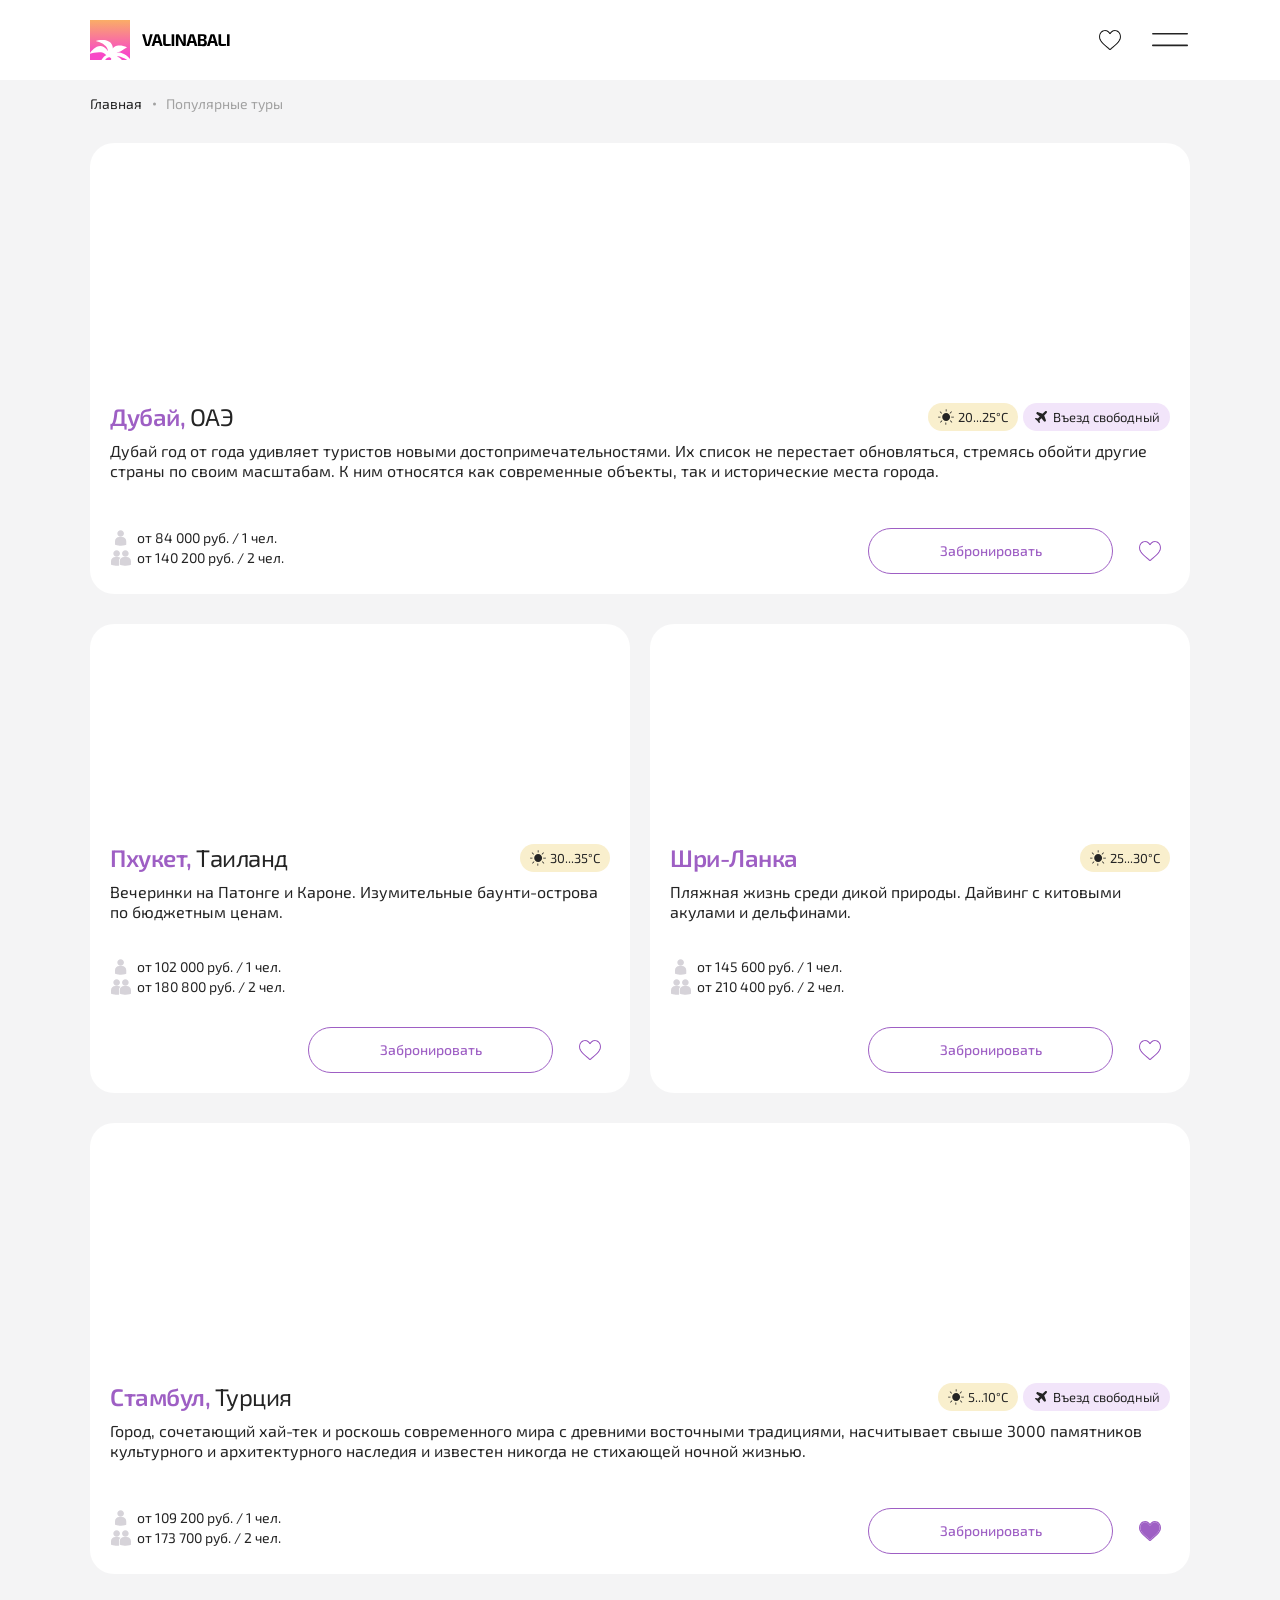
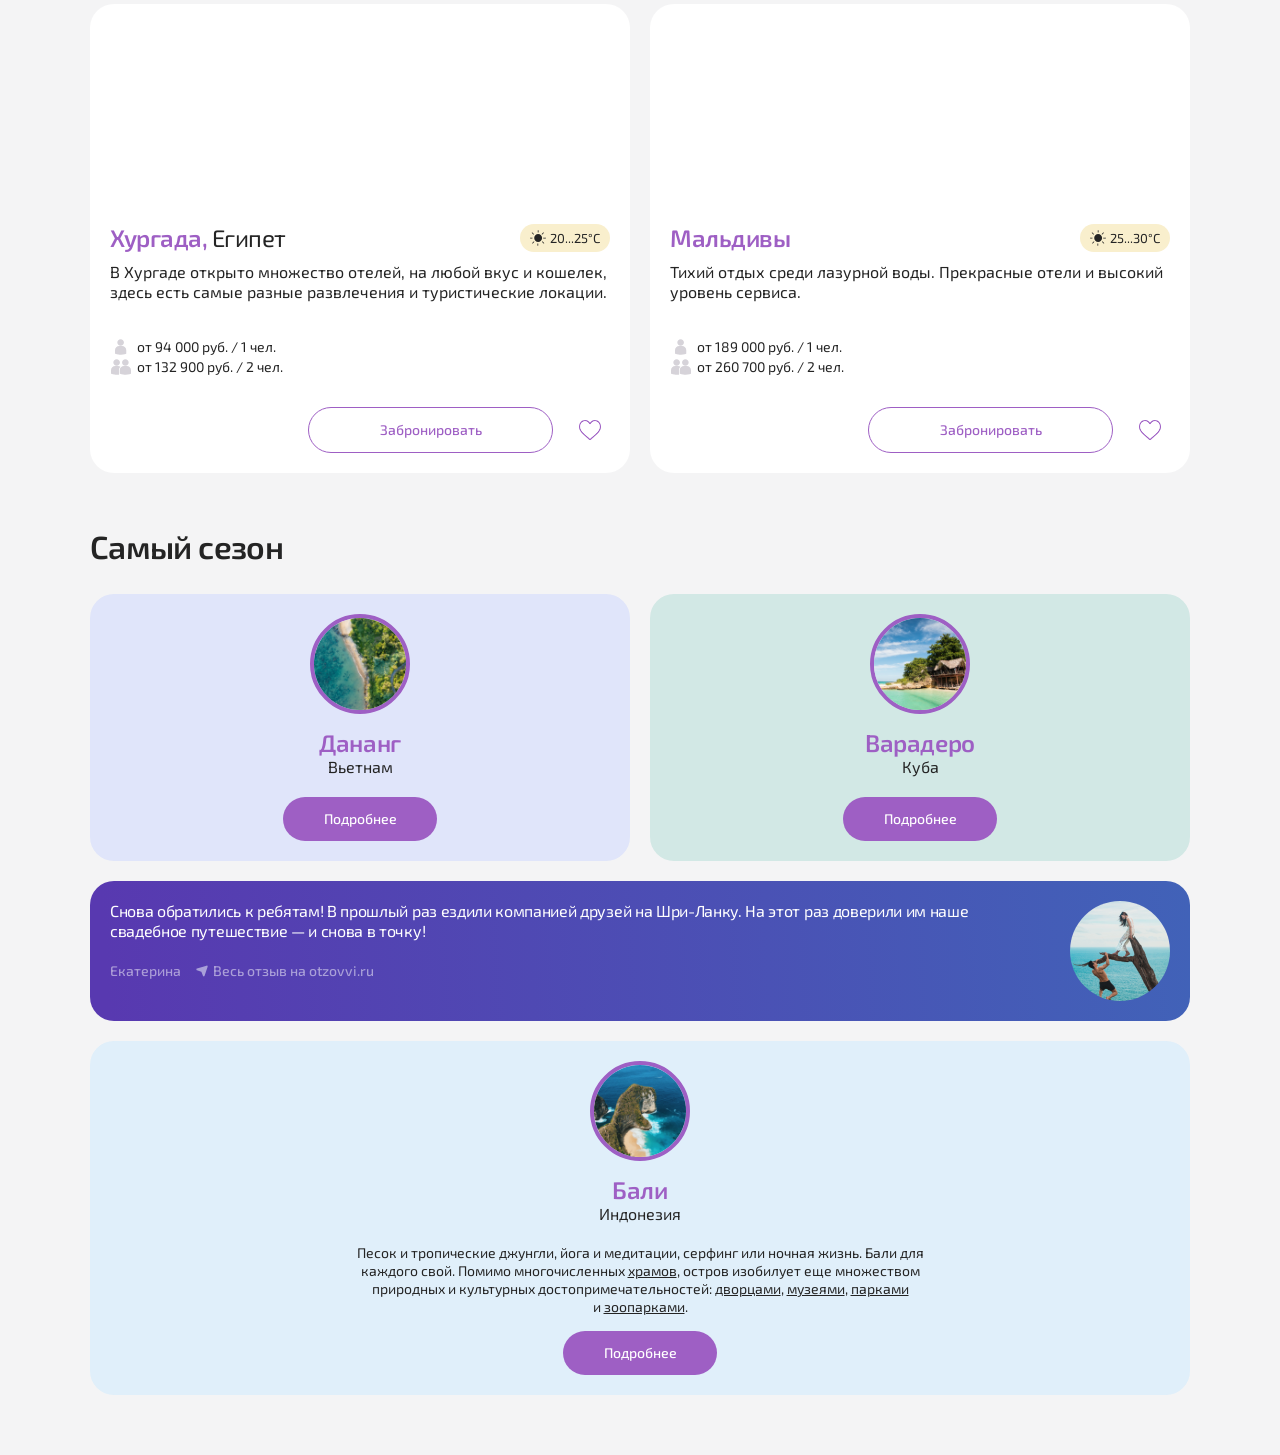
==== commit c0ff3a29: "+++" ====
--- a/popular-tours.html
+++ b/popular-tours.html
@@ -13,7 +13,7 @@
       <div class="container">
         <div class="header__content">
           <a class="header__logo-link" href="#" aria-label="Ссылка на главную страницу">
-            <svg width="140" height="40" viewBox="0 0 140 40" fill="none" xmlns="http://www.w3.org/2000/svg">
+            <svg class="header__logo-icon" width="140" height="40" viewBox="0 0 140 40" fill="none" xmlns="http://www.w3.org/2000/svg">
               <path d="M139.568 14.27V26H136.984V14.27H139.568Z" fill="black"/>
               <path d="M131.1 14.27V23.042C131.1 23.3253 131.179 23.5406 131.338 23.688C131.496 23.8353 131.723 23.909 132.018 23.909H136.115L136.234 25.864C135.429 25.9546 134.585 26.0056 133.701 26.017C132.828 26.0396 131.955 26.051 131.083 26.051C130.233 26.051 129.587 25.8243 129.145 25.371C128.714 24.9063 128.499 24.317 128.499 23.603V14.27H131.1Z" fill="black"/>
               <path d="M123.716 14.27C123.932 14.27 124.119 14.3323 124.277 14.457C124.447 14.5816 124.561 14.746 124.617 14.95L128.017 26H125.365L122.968 17.381C122.923 17.1883 122.878 16.9956 122.832 16.803C122.787 16.599 122.747 16.4063 122.713 16.225H122.254C122.22 16.4063 122.181 16.599 122.135 16.803C122.101 16.9956 122.056 17.1883 121.999 17.381L119.602 26H116.933L120.35 14.95C120.407 14.746 120.515 14.5816 120.673 14.457C120.843 14.3323 121.036 14.27 121.251 14.27L123.716 14.27ZM125.518 20.951V22.906H119.432V20.951H125.518Z" fill="black"/>
@@ -54,7 +54,7 @@
         </div>
       </div>
     </header>
-    <!-- <main>
+    <main>
       <h1 class="visually-hidden">Туры Valinabali</h1>
       <div class="breadcrumbs">
         <div class="container">
@@ -443,7 +443,7 @@
           </ul>
         </div>
       </section>
-    </main> -->
+    </main>
     <!-- <footer class="footer">
       <div class="container">
         <div class="footer__content">
--- a/css/style.css
+++ b/css/style.css
@@ -411,6 +411,11 @@
   padding: 20px 0;
   background-color: #ffffff;
 }
+@media (max-width: 767px) {
+  .header {
+    padding: 8px 0;
+  }
+}
 .header__content {
   display: flex;
   justify-content: space-between;
@@ -420,9 +425,26 @@
   width: 140px;
   height: 40px;
 }
+@media (max-width: 767px) {
+  .header__logo-link {
+    width: 111px;
+    height: 32px;
+  }
+}
+@media (max-width: 767px) {
+  .header__logo-icon {
+    width: 111px;
+    height: 32px;
+  }
+}
 .header__btn-wrapper {
   display: flex;
   gap: 20px;
+}
+@media (max-width: 767px) {
+  .header__btn-wrapper {
+    gap: 15px;
+  }
 }
 .header__burger, .header__favorites {
   width: 40px;
@@ -436,16 +458,33 @@
   align-items: center;
   justify-content: center;
 }
+@media (max-width: 767px) {
+  .header__burger {
+    width: 36px;
+    height: 36px;
+  }
+}
 .header__favorites-icon {
   width: 22px;
   height: 20px;
   fill: #ffffff;
   color: #242424;
 }
+@media (max-width: 767px) {
+  .header__favorites-icon {
+    width: 19px;
+    height: 18px;
+  }
+}
 .header__burger-icon {
   width: 36px;
   height: 14px;
   color: #ffffff;
+}
+@media (max-width: 767px) {
+  .header__burger-icon {
+    width: 32px;
+  }
 }
 
 .footer {
@@ -558,6 +597,12 @@
   padding: 15px 0 0;
   margin: 0 0 30px 0;
 }
+@media (max-width: 767px) {
+  .breadcrumbs {
+    padding: 10px 0 0;
+    margin: 0 0 20px 0;
+  }
+}
 .breadcrumbs__list {
   display: flex;
   gap: 24px;
@@ -573,6 +618,13 @@
   font-size: 14px;
   line-height: 18px;
   position: relative;
+}
+@media (max-width: 767px) {
+  .breadcrumbs__link {
+    font-size: 12px;
+    line-height: 16px;
+    font-weight: 400;
+  }
 }
 .breadcrumbs__link--active {
   color: #a1a1a1;
@@ -606,6 +658,12 @@
     gap: 30px 20px;
   }
 }
+@media (max-width: 767px) {
+  .tours__list {
+    display: flex;
+    flex-direction: column;
+  }
+}
 .tours__item--flat {
   grid-column: span 2;
 }
@@ -632,6 +690,11 @@
 .card-tour--flat .card-tour__content-bottom {
   flex-direction: row;
 }
+@media (max-width: 767px) {
+  .card-tour--flat .card-tour__content-bottom {
+    flex-direction: column;
+  }
+}
 .card-tour__img {
   width: 100%;
   height: 240px;
@@ -677,6 +740,12 @@
     line-height: 28px;
   }
 }
+@media (max-width: 767px) {
+  .card-tour__title {
+    font-size: 22px;
+    line-height: 26px;
+  }
+}
 .card-tour__title-gray {
   color: #242424;
   font-weight: 400;
@@ -697,6 +766,11 @@
 }
 .card-tour__label-info--bg-violet {
   background-color: #f2e5fa;
+}
+@media (max-width: 767px) {
+  .card-tour__label-info--bg-violet {
+    display: none;
+  }
 }
 .card-tour__label-info--tablet {
   display: none;
@@ -720,6 +794,12 @@
     margin: 0 0 35px;
   }
 }
+@media (max-width: 767px) {
+  .card-tour__text {
+    font-size: 13px;
+    line-height: 16px;
+  }
+}
 @media (max-width: 1439px) {
   .card-tour__text--flat {
     margin: 0 0 47px;
@@ -759,6 +839,12 @@
 .card-tour__price-text {
   font-size: 14px;
   line-height: 18px;
+}
+@media (max-width: 767px) {
+  .card-tour__price-text {
+    font-size: 12px;
+    line-height: 16px;
+  }
 }
 .card-tour__btns-wrap {
   display: flex;
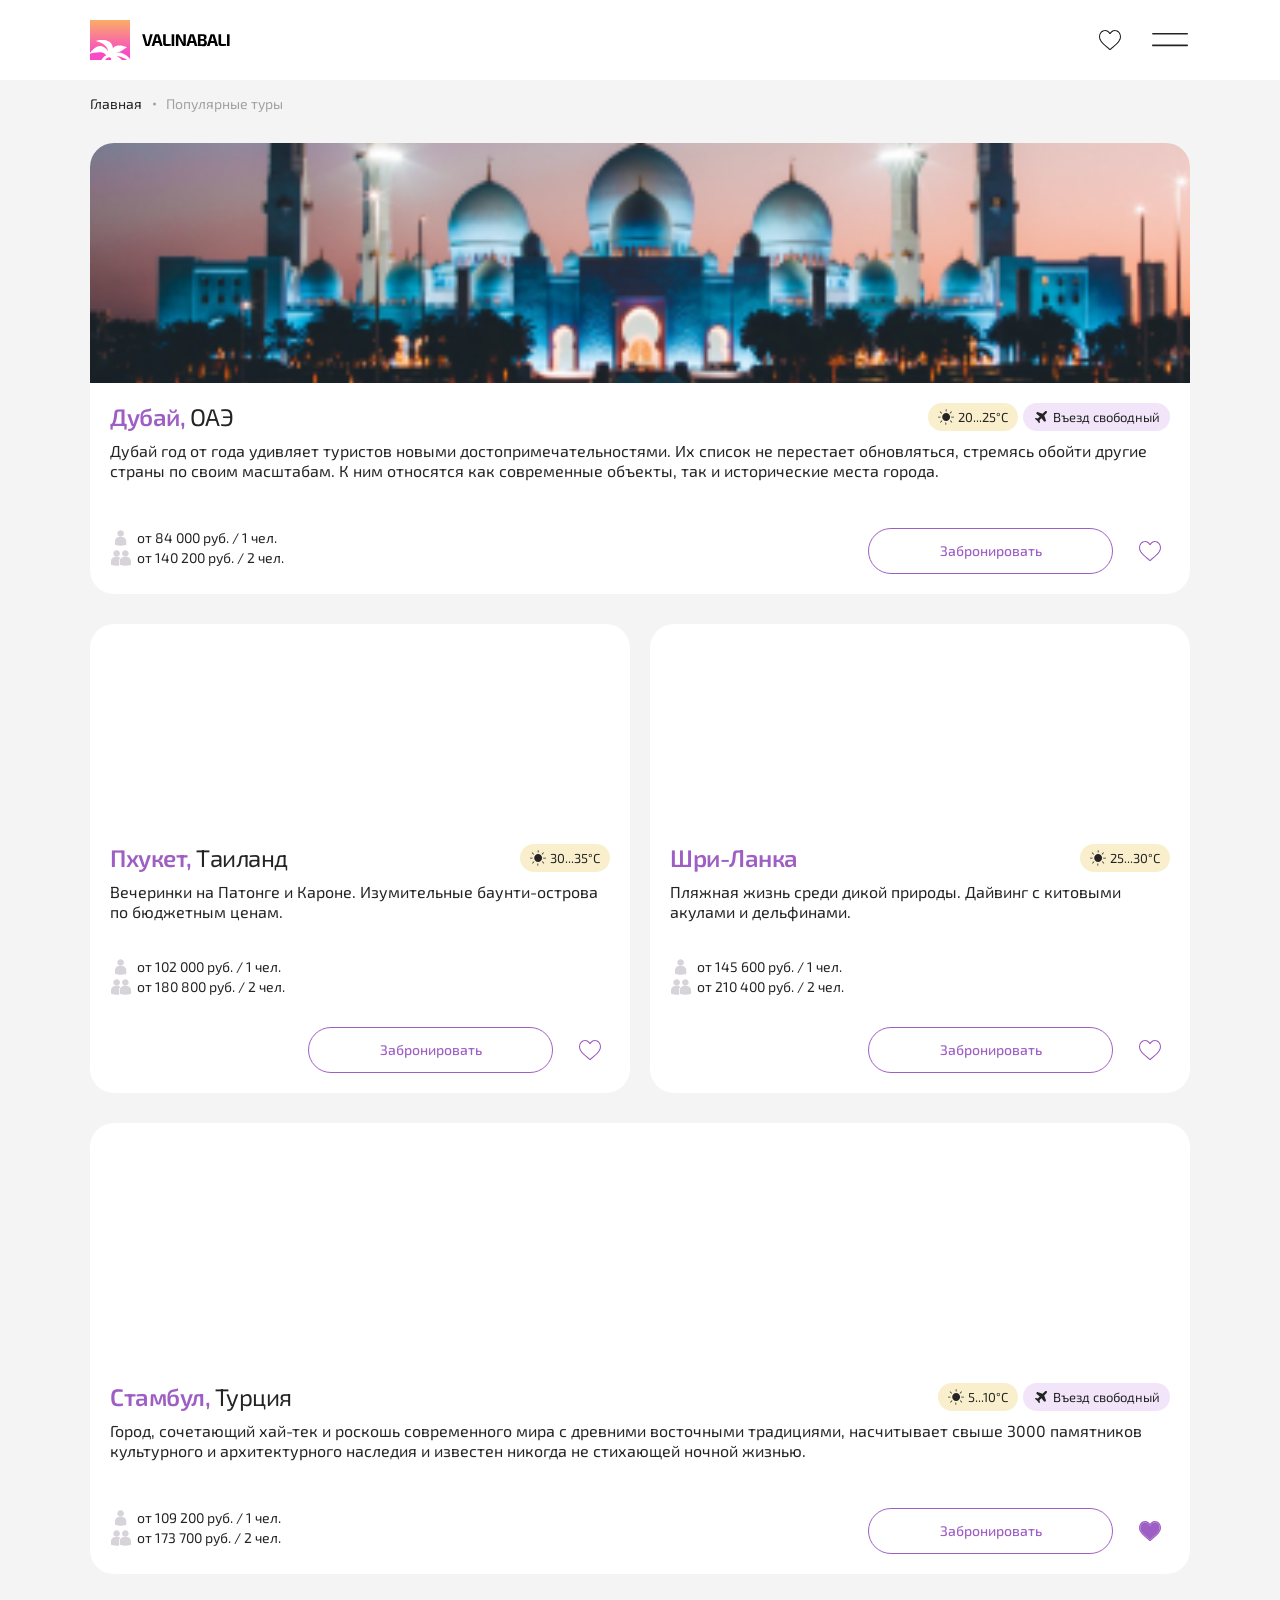
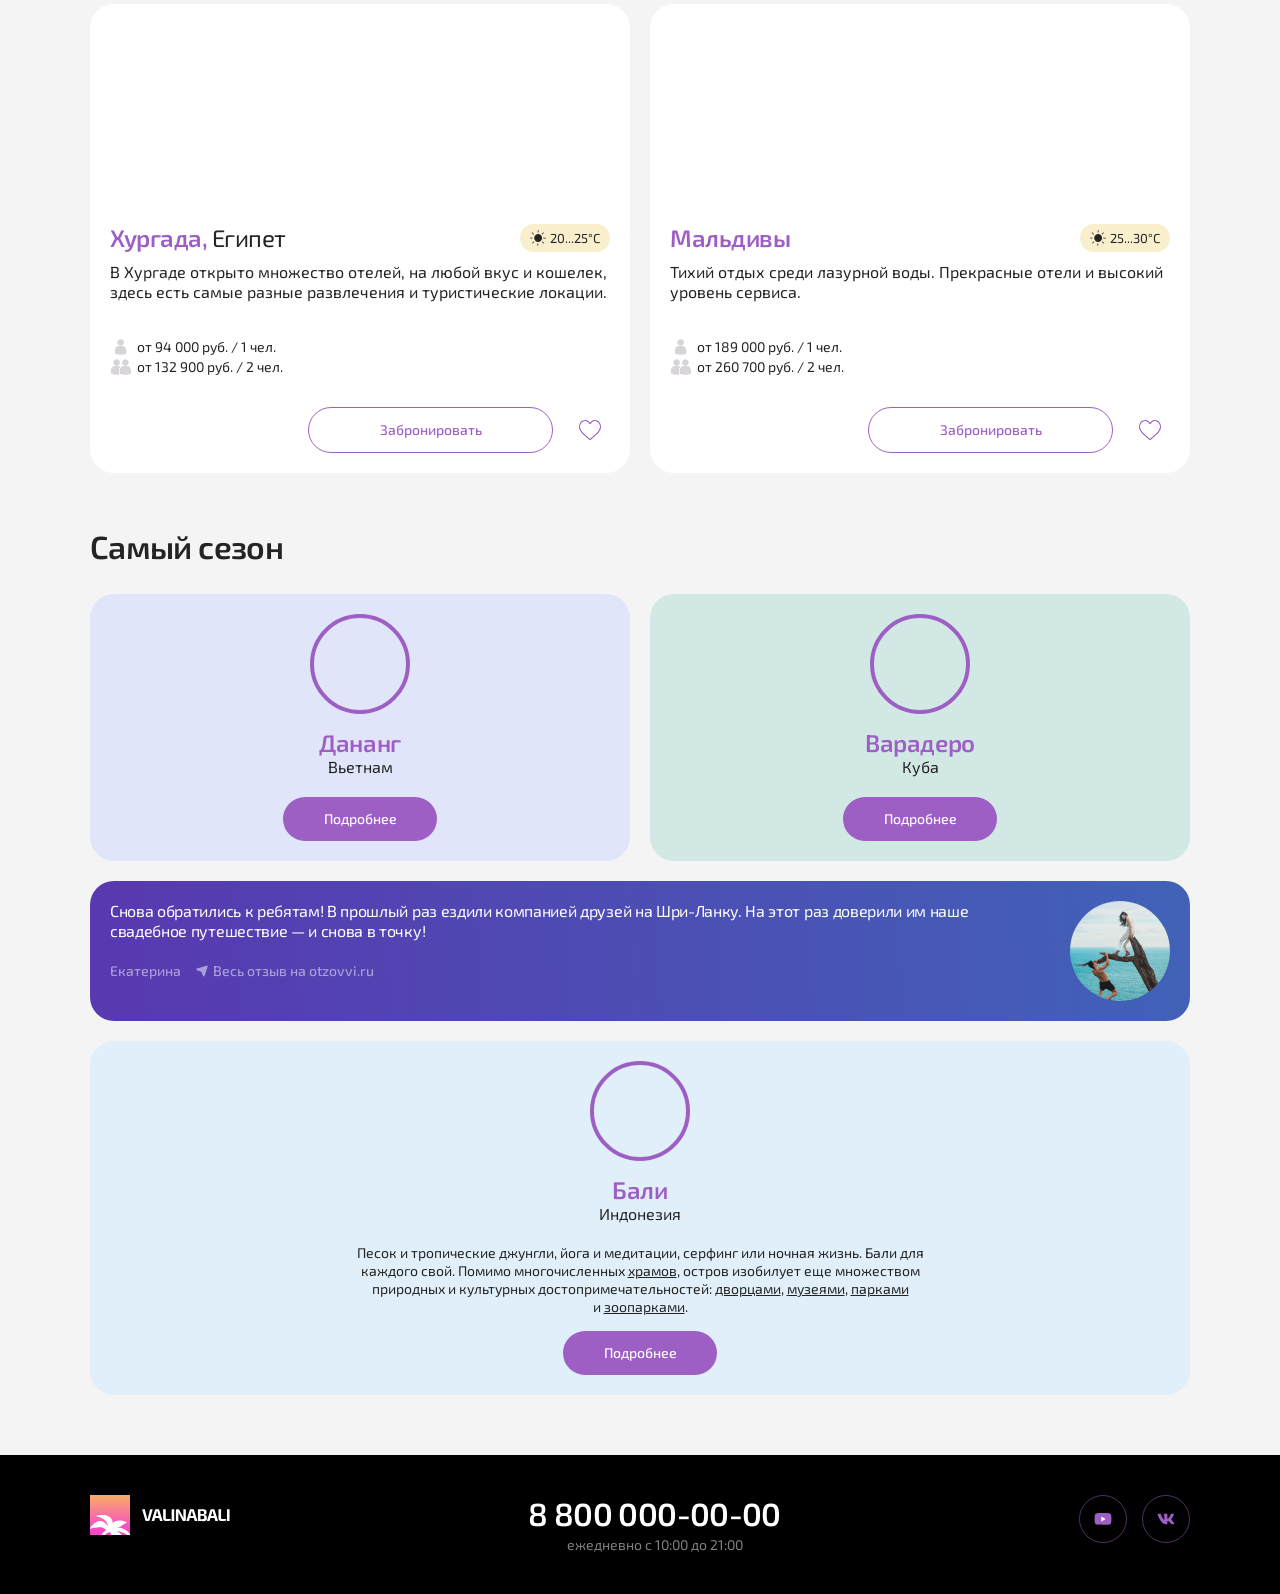
==== commit da514861: "+++" ====
--- a/popular-tours.html
+++ b/popular-tours.html
@@ -444,7 +444,7 @@
         </div>
       </section>
     </main>
-    <!-- <footer class="footer">
+    <footer class="footer">
       <div class="container">
         <div class="footer__content">
           <a class="footer__logo-link" href="#" aria-label="Ссылка на главную">
@@ -496,6 +496,6 @@
           </ul>
         </div>
       </div>
-    </footer> -->
+    </footer>
   </body>
 </html>
--- a/css/style.css
+++ b/css/style.css
@@ -504,6 +504,14 @@
     align-items: flex-start;
   }
 }
+@media (max-width: 767px) {
+  .footer__content {
+    display: flex;
+    flex-direction: column;
+    justify-content: center;
+    align-items: center;
+  }
+}
 .footer__logo-link svg {
   width: 140px;
   height: 40px;
@@ -548,6 +556,11 @@
     width: 245px;
   }
 }
+@media (max-width: 767px) {
+  .btn {
+    width: 240px;
+  }
+}
 .btn--bg-lilac {
   background-color: #9e5fc4;
   border: none;
@@ -644,6 +657,11 @@
 .tours {
   margin: 0 0 55px;
 }
+@media (max-width: 767px) {
+  .tours {
+    margin: 0 0 40px;
+  }
+}
 .tours__list {
   margin: 0;
   padding: 0;
@@ -662,6 +680,7 @@
   .tours__list {
     display: flex;
     flex-direction: column;
+    gap: 15px;
   }
 }
 .tours__item--flat {
@@ -693,6 +712,7 @@
 @media (max-width: 767px) {
   .card-tour--flat .card-tour__content-bottom {
     flex-direction: column;
+    gap: 20px;
   }
 }
 .card-tour__img {
@@ -704,9 +724,19 @@
     height: 200px;
   }
 }
+@media (max-width: 767px) {
+  .card-tour__img {
+    height: 160px;
+  }
+}
 @media (max-width: 1439px) {
   .card-tour__img--flat {
     height: 240px;
+  }
+}
+@media (max-width: 767px) {
+  .card-tour__img--flat {
+    height: 160px;
   }
 }
 .card-tour__content {
@@ -805,6 +835,11 @@
     margin: 0 0 47px;
   }
 }
+@media (max-width: 767px) {
+  .card-tour__text--flat {
+    margin: 0 0 20px;
+  }
+}
 .card-tour__content-bottom {
   margin: auto 0 0 0;
   display: flex;
@@ -880,6 +915,13 @@
   .best-tours__title {
     font-size: 32px;
     line-height: 36px;
+  }
+}
+@media (max-width: 767px) {
+  .best-tours__title {
+    font-size: 28px;
+    line-height: 32px;
+    margin: 0 0 20px;
   }
 }
 .best-tours__list {
@@ -893,6 +935,12 @@
 @media (max-width: 1439px) {
   .best-tours__list {
     grid-template-columns: repeat(2, 1fr);
+  }
+}
+@media (max-width: 767px) {
+  .best-tours__list {
+    display: flex;
+    flex-direction: column;
   }
 }
 .best-tours__item--grid-vertical {
@@ -961,6 +1009,12 @@
     line-height: 28px;
   }
 }
+@media (max-width: 767px) {
+  .best-tour-card__name {
+    font-size: 22px;
+    line-height: 24px;
+  }
+}
 .best-tour-card__text {
   text-align: center;
   font-size: 20px;
@@ -985,6 +1039,13 @@
     line-height: 18px;
     width: 588px;
     margin: 0 0 15px;
+  }
+}
+@media (max-width: 767px) {
+  .best-tour-card__info {
+    width: 295px;
+    font-size: 13px;
+    line-height: 16px;
   }
 }
 
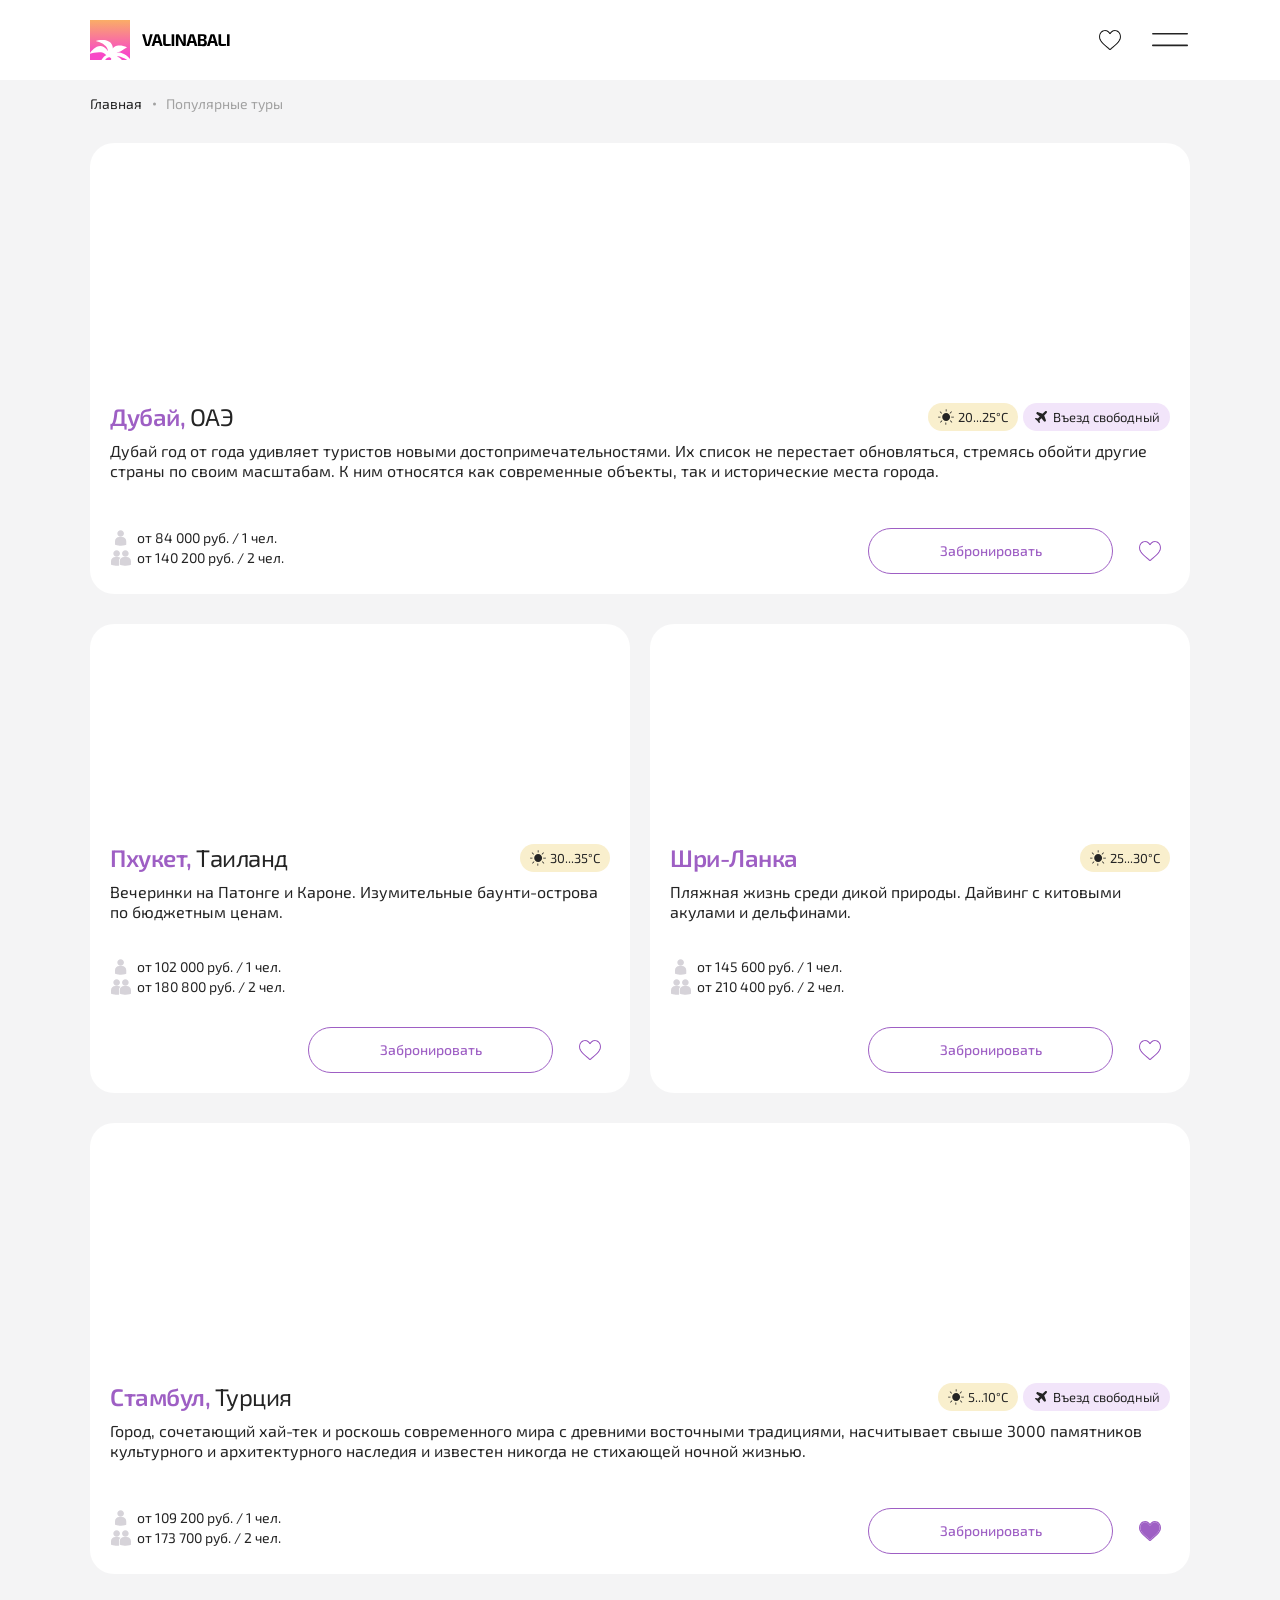
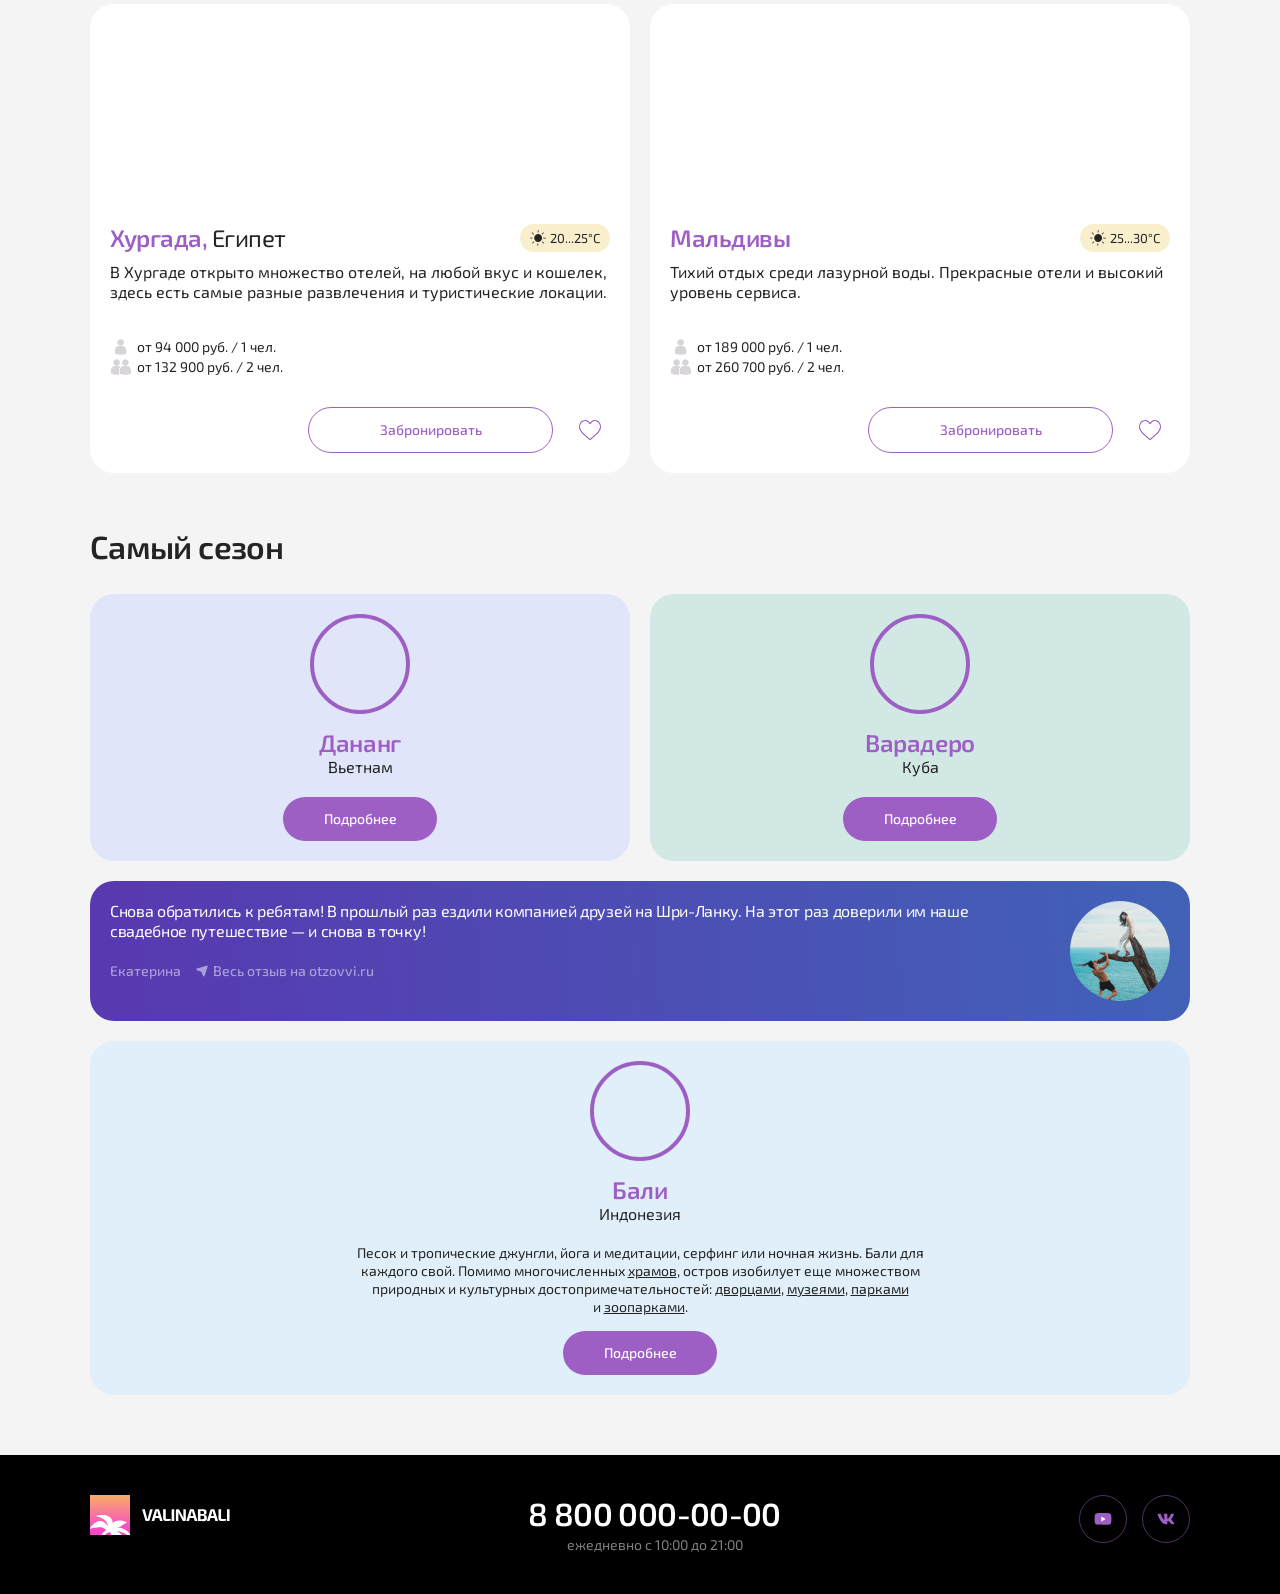
==== commit 6794e0c2: "+++" ====
--- a/popular-tours.html
+++ b/popular-tours.html
@@ -381,7 +381,7 @@
           <ul class="best-tours__list">
             <li class="best-tours__item">
               <div class="best-tour-card">
-                <picture class=>
+                <picture class="best-tour-card__picture">
                   <source media="(max-width: 767px)" srcset="images/danang-mobile.png 1x, images/danang-mobile@2x.png 2x">
                   <source media="(max-width: 1439px)" srcset="images/danang-tablet.png 1x, images/danang-tablet@2x.png 2x">
                   <img class="best-tour-card__img" src="images/danang.png" height="150" width="150" alt="Фотография тура Дананг">
@@ -393,7 +393,7 @@
             </li>
             <li class="best-tours__item">
               <div class="best-tour-card best-tour-card--bg-green">
-                <picture class=>
+                <picture class="best-tour-card__picture">
                   <source media="(max-width: 767px)" srcset="images/varadero-mobile.png 1x, images/varadero-mobile@2x.png 2x">
                   <source media="(max-width: 1439px)" srcset="images/varadero-tablet.png 1x, images/varadero-tablet@2x.png 2x">
                   <img class="best-tour-card__img" src="images/varadero.png" height="150" width="150" alt="Фотография тура Варадеро">
@@ -405,7 +405,7 @@
             </li>
             <li class="best-tours__item best-tours__item--grid-vertical">
               <div class="best-tour-card best-tour-card--bg-blue">
-                <picture class=>
+                <picture class="best-tour-card__picture">
                   <source media="(max-width: 767px)"  srcset="images/bali-mobile.png 1x, images/bali-mobile@2x.png 2x">
                   <source media="(max-width: 1439px)"  srcset="images/bali-tablet.png 1x, images/bali-tablet@2x.png 2x">
                   <img class="best-tour-card__img" src="images/bali.png" height="150" width="150" alt="Фотография тура Бали">
@@ -431,12 +431,8 @@
                   </div>
                 </div>
                 <picture class=>
-                  <source media="" src="">
-                  <source media="" src="">
-                  <picture class=>
-                    <source media="(max-width: 1439px)"  srcset="images/review-card-img-tablet.png 1x, images/review-card-img-tablet@2x.png 2x">
-                    <img class="review-card__img" src="images/review-card-img.png" height="100" width="100" alt="Фотография клиента в отзывах">
-                  </picture>
+                  <source media="(max-width: 1439px)"  srcset="images/review-card-img-tablet.png 1x, images/review-card-img-tablet@2x.png 2x">
+                  <img class="review-card__img" src="images/review-card-img.png" height="100" width="100" alt="Фотография клиента в отзывах">
                 </picture>
               </div>
             </li>
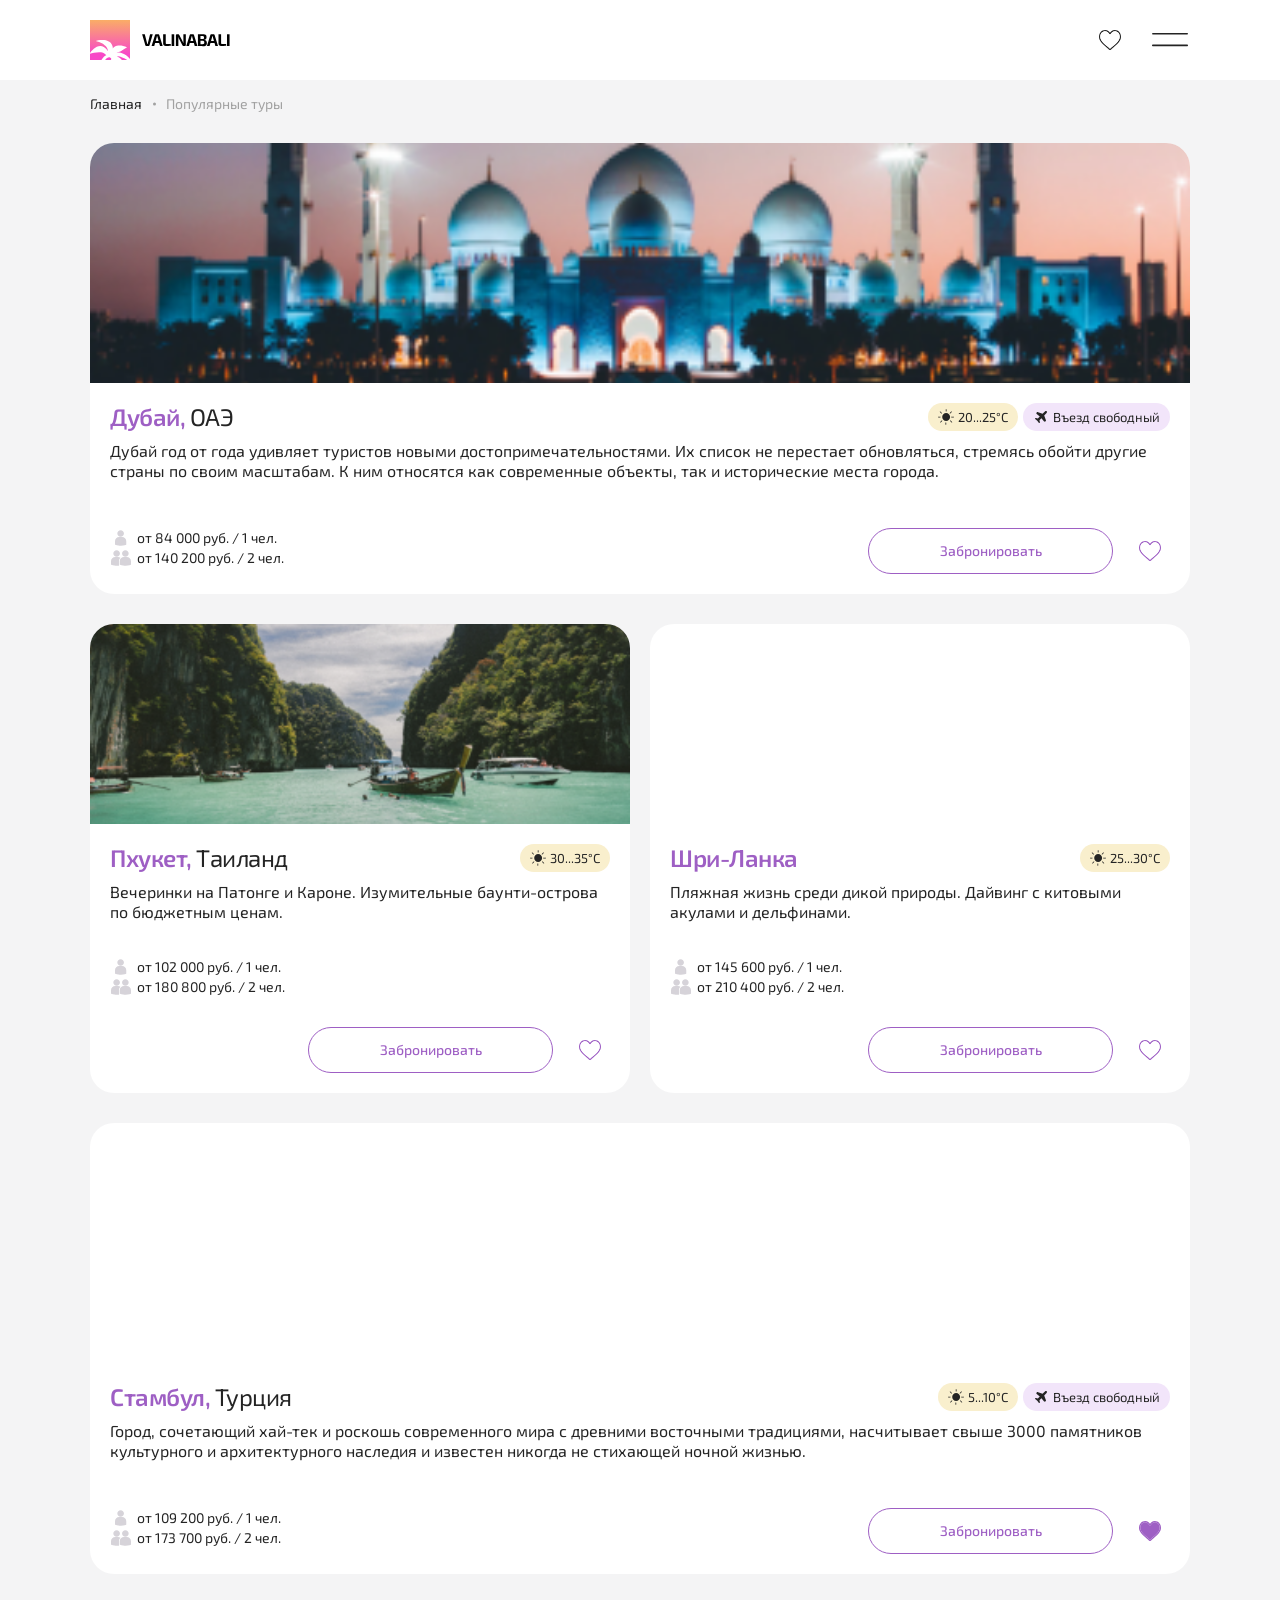
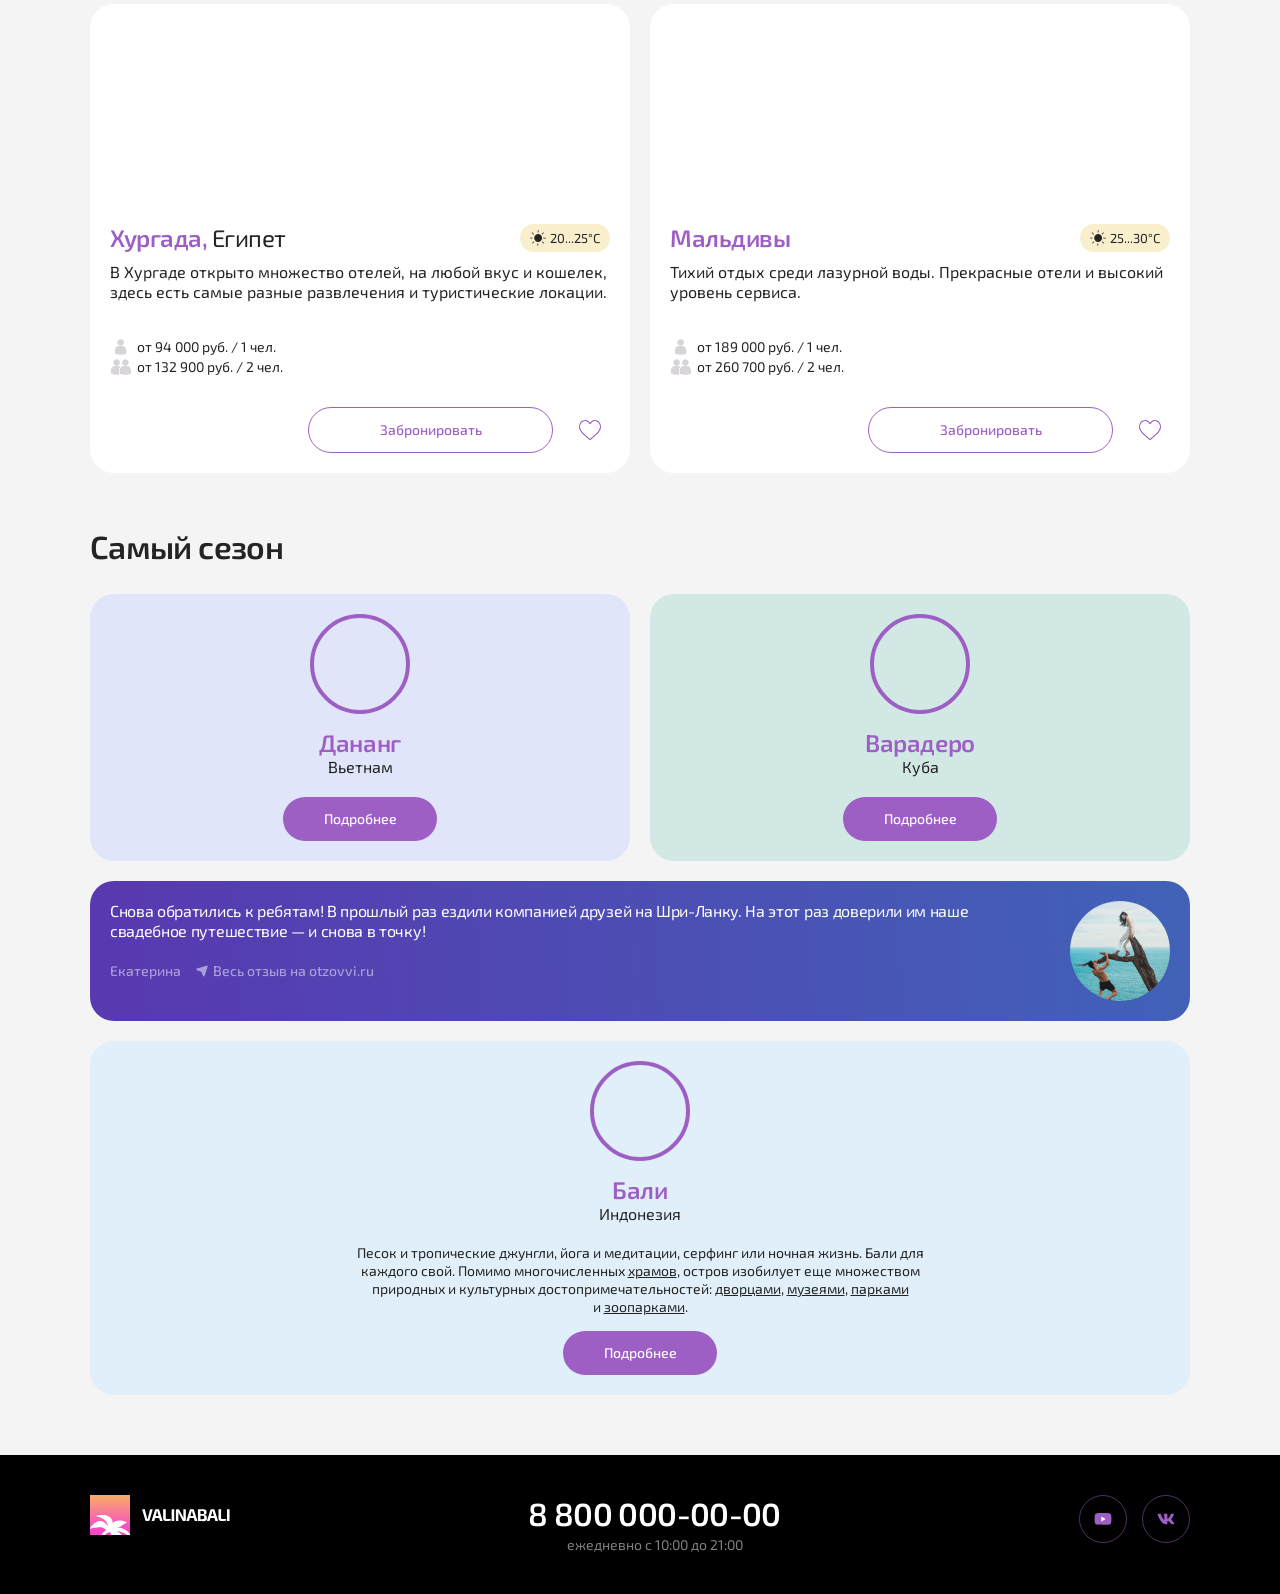
==== commit 78f094c9: "+++" ====
--- a/popular-tours.html
+++ b/popular-tours.html
@@ -430,7 +430,7 @@
                     </a>
                   </div>
                 </div>
-                <picture class=>
+                <picture class="review-card__picture">
                   <source media="(max-width: 1439px)"  srcset="images/review-card-img-tablet.png 1x, images/review-card-img-tablet@2x.png 2x">
                   <img class="review-card__img" src="images/review-card-img.png" height="100" width="100" alt="Фотография клиента в отзывах">
                 </picture>
--- a/css/style.css
+++ b/css/style.css
@@ -491,6 +491,11 @@
   background-color: #000000;
   padding: 40px 0;
 }
+@media (max-width: 767px) {
+  .footer {
+    padding: 30px 0;
+  }
+}
 .footer__content {
   display: grid;
   grid-template-columns: repeat(3, 1fr);
@@ -515,6 +520,12 @@
 .footer__logo-link svg {
   width: 140px;
   height: 40px;
+}
+@media (max-width: 767px) {
+  .footer__logo-link svg {
+    width: 111px;
+    height: 32px;
+  }
 }
 .footer__info {
   display: flex;
@@ -528,6 +539,12 @@
   font-weight: 700;
   line-height: 36px;
   letter-spacing: -0.02em;
+}
+@media (max-width: 767px) {
+  .footer__info-tel {
+    font-size: 24px;
+    line-height: 28px;
+  }
 }
 .footer__info-description {
   color: rgba(255, 255, 255, 0.5);
@@ -600,6 +617,12 @@
   border: 1px solid rgba(158, 95, 196, 0.5);
   color: #9e5fc4;
 }
+@media (max-width: 767px) {
+  .social__link {
+    width: 40px;
+    height: 40px;
+  }
+}
 .social__link-icon {
   width: 18px;
   height: 18px;
@@ -1064,6 +1087,13 @@
     padding: 20px;
   }
 }
+@media (max-width: 767px) {
+  .review-card {
+    display: flex;
+    flex-direction: column;
+    align-items: flex-start;
+  }
+}
 .review-card__wrap {
   display: flex;
   gap: 21px;
@@ -1088,6 +1118,13 @@
   align-items: center;
   gap: 15px;
 }
+@media (max-width: 767px) {
+  .review-card__description {
+    flex-direction: column;
+    align-items: unset;
+    gap: 5px;
+  }
+}
 .review-card__name {
   color: rgba(255, 255, 255, 0.5);
   font-size: 14px;
@@ -1115,4 +1152,9 @@
   height: 100px;
   flex-shrink: 0;
   border-radius: 200px;
+}
+@media (max-width: 767px) {
+  .review-card__picture {
+    display: none;
+  }
 }/*# sourceMappingURL=style.css.map */
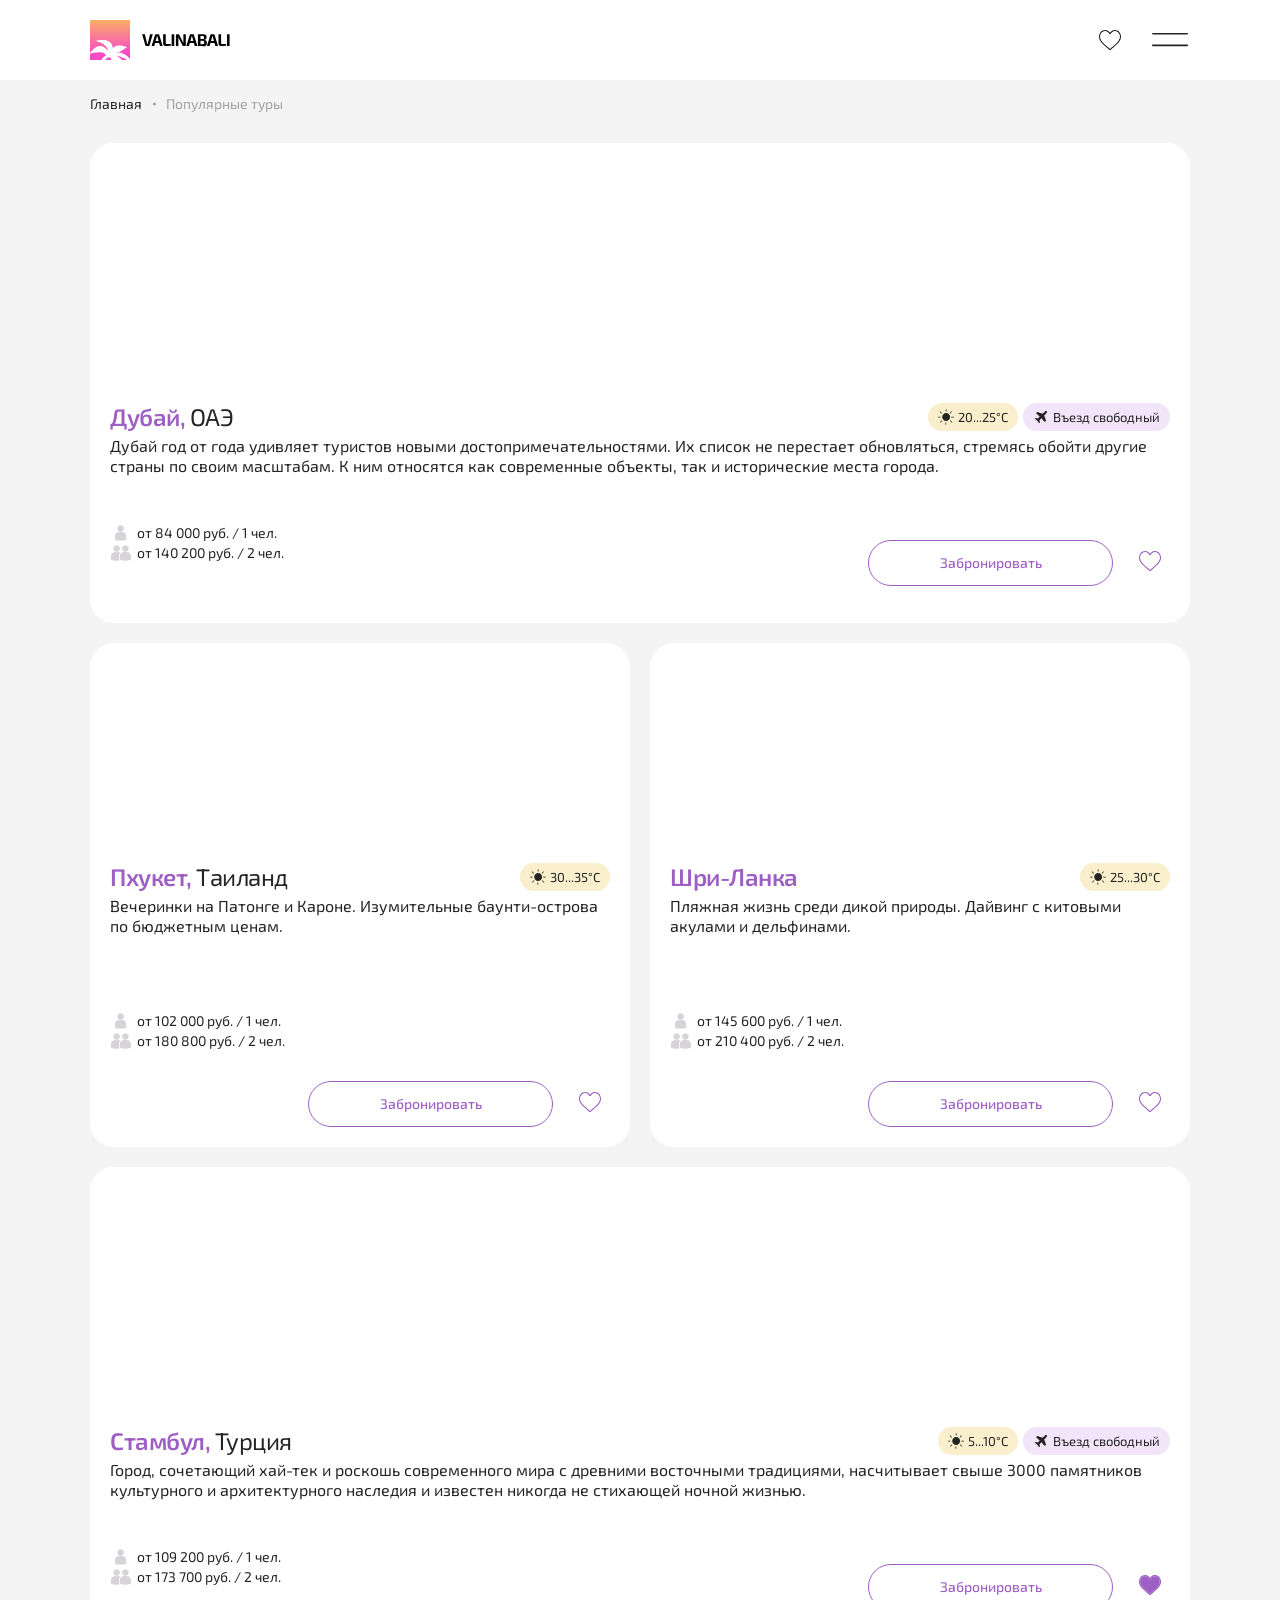
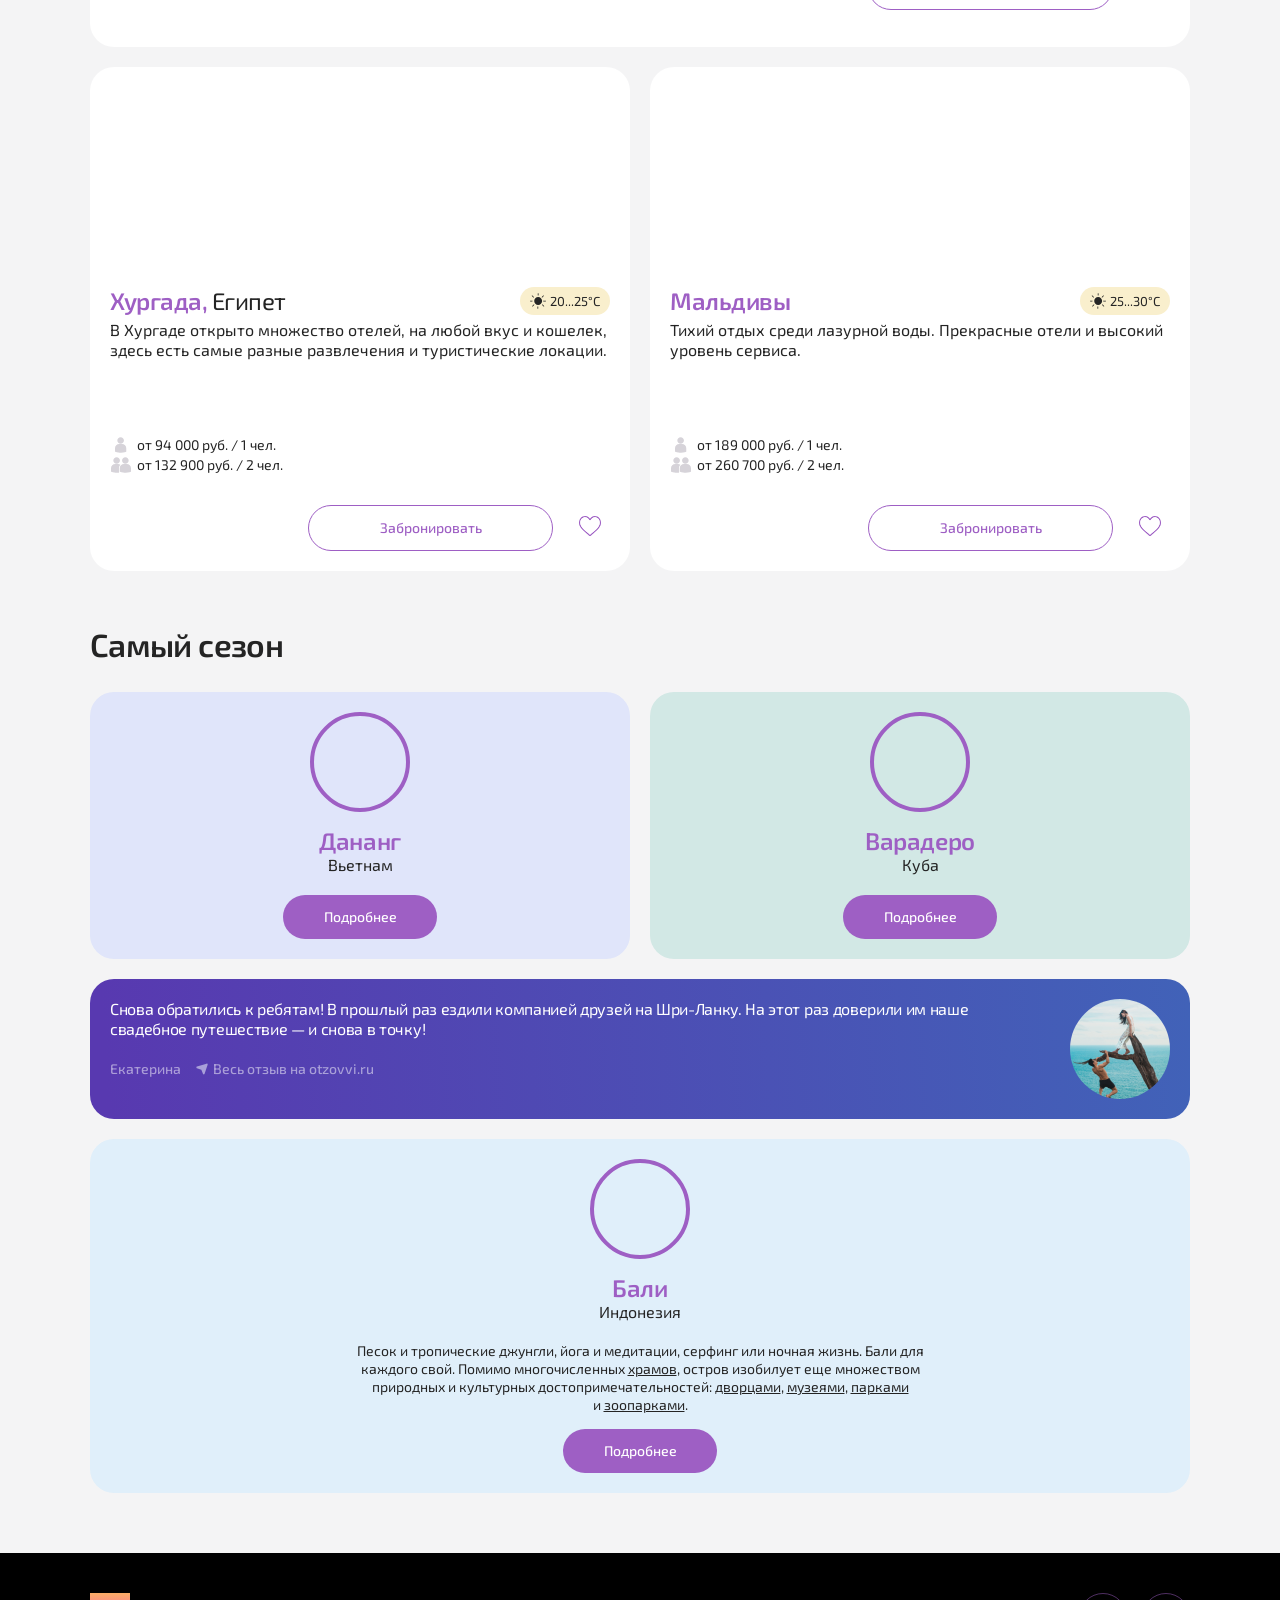
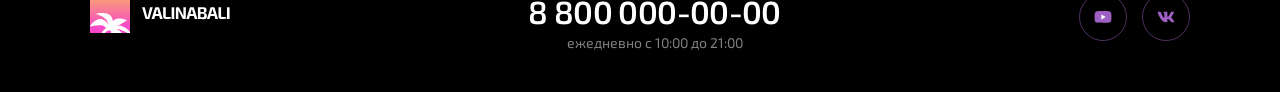
==== commit dc682332: "finished UI effects" ====
--- a/popular-tours.html
+++ b/popular-tours.html
@@ -115,7 +115,7 @@
                     </div>
                     <div class="card-tour__btns-wrap">
                       <button class="btn" type="button" aria-label="Кнопка забронировать тур">Забронировать</button>
-                      <button class="card-tour__btn-favorites btn btn--icon" type="button" aria-label="Кнопка добавления в избранное">
+                      <button class="card-tour__btn-favorites btn--icon" type="button" aria-label="Кнопка добавления в избранное">
                         <svg class="card-tour__btn-icon" width="22" height="20" aria-hidden="true">
                           <use xlink:href="images/sprite.svg#icon-favorites"></use>
                         </svg>
@@ -162,7 +162,7 @@
                     </div>
                     <div class="card-tour__btns-wrap">
                       <button class="btn" type="button" aria-label="Кнопка забронировать тур">Забронировать</button>
-                      <button class="card-tour__btn-favorites btn btn--icon" type="button" aria-label="Кнопка добавления в избранное">
+                      <button class="card-tour__btn-favorites btn--icon" type="button" aria-label="Кнопка добавления в избранное">
                         <svg class="card-tour__btn-icon" width="22" height="20" aria-hidden="true">
                           <use xlink:href="images/sprite.svg#icon-favorites"></use>
                         </svg>
@@ -209,7 +209,7 @@
                     </div>
                     <div class="card-tour__btns-wrap">
                       <button class="btn" type="button" aria-label="Кнопка забронировать тур">Забронировать</button>
-                      <button class="card-tour__btn-favorites btn btn--icon" type="button" aria-label="Кнопка добавления в избранное">
+                      <button class="card-tour__btn-favorites btn--icon" type="button" aria-label="Кнопка добавления в избранное">
                         <svg class="card-tour__btn-icon" width="22" height="20" aria-hidden="true">
                           <use xlink:href="images/sprite.svg#icon-favorites"></use>
                         </svg>
@@ -262,7 +262,7 @@
                     </div>
                     <div class="card-tour__btns-wrap">
                       <button class="btn" type="button" aria-label="Кнопка забронировать тур">Забронировать</button>
-                      <button class="card-tour__btn-favorites card-tour__btn-favorites--active btn btn--icon" type="button" aria-label="Кнопка добавления в избранное">
+                      <button class="card-tour__btn-favorites card-tour__btn-favorites--active btn--icon" type="button" aria-label="Кнопка добавления в избранное">
                         <svg class="card-tour__btn-icon" width="22" height="20" aria-hidden="true">
                           <use xlink:href="images/sprite.svg#icon-favorites"></use>
                         </svg>
@@ -315,7 +315,7 @@
                     </div>
                     <div class="card-tour__btns-wrap">
                       <button class="btn" type="button" aria-label="Кнопка забронировать тур">Забронировать</button>
-                      <button class="card-tour__btn-favorites btn btn--icon" type="button" aria-label="Кнопка добавления в избранное">
+                      <button class="card-tour__btn-favorites btn--icon" type="button" aria-label="Кнопка добавления в избранное">
                         <svg class="card-tour__btn-icon" width="22" height="20" aria-hidden="true">
                           <use xlink:href="images/sprite.svg#icon-favorites"></use>
                         </svg>
@@ -362,7 +362,7 @@
                     </div>
                     <div class="card-tour__btns-wrap">
                       <button class="btn" type="button" aria-label="Кнопка забронировать тур">Забронировать</button>
-                      <button class="card-tour__btn-favorites btn btn--icon" type="button" aria-label="Кнопка добавления в избранное">
+                      <button class="card-tour__btn-favorites btn--icon" type="button" aria-label="Кнопка добавления в избранное">
                         <svg class="card-tour__btn-icon" width="22" height="20" aria-hidden="true">
                           <use xlink:href="images/sprite.svg#icon-favorites"></use>
                         </svg>
--- a/css/style.css
+++ b/css/style.css
@@ -434,7 +434,7 @@
 @media (max-width: 767px) {
   .header__logo-icon {
     width: 111px;
-    height: 32px;
+    height: 42px;
   }
 }
 .header__btn-wrapper {
@@ -545,6 +545,15 @@
     font-size: 24px;
     line-height: 28px;
   }
+}
+.footer__info-tel:hover {
+  transition: 0.2s ease-in;
+  color: #9e5fc4;
+}
+.footer__info-tel:focus {
+  transition: 0.2s ease-in;
+  color: #9e5fc4;
+  outline: none;
 }
 .footer__info-description {
   color: rgba(255, 255, 255, 0.5);
@@ -566,7 +575,19 @@
   font-size: 14px;
   font-weight: 500;
   line-height: 18px;
+  transition: 0.2s ease-out;
   cursor: pointer;
+}
+.btn:hover {
+  background-color: #9e5fc4;
+  color: #ffffff;
+  transition: 0.2s ease-in;
+}
+.btn:focus {
+  background-color: #9e5fc4;
+  color: #ffffff;
+  transition: 0.2s ease-in;
+  outline: none;
 }
 @media (max-width: 1439px) {
   .btn {
@@ -585,6 +606,11 @@
 }
 .btn--size-small {
   width: 154px;
+}
+@media (max-width: 767px) {
+  .btn--size-small {
+    width: 163px;
+  }
 }
 .btn--icon {
   width: 40px;
@@ -616,12 +642,22 @@
   border-radius: 50%;
   border: 1px solid rgba(158, 95, 196, 0.5);
   color: #9e5fc4;
+  transition: 0.2s ease-out;
 }
 @media (max-width: 767px) {
   .social__link {
     width: 40px;
     height: 40px;
   }
+}
+.social__link:hover {
+  background-color: #ffffff;
+  transition: 0.2s ease-in;
+}
+.social__link:focus {
+  background-color: #ffffff;
+  transition: 0.2s ease-in;
+  outline: none;
 }
 .social__link-icon {
   width: 18px;
@@ -682,7 +718,7 @@
 }
 @media (max-width: 767px) {
   .tours {
-    margin: 0 0 40px;
+    margin: 0 0 38px;
   }
 }
 .tours__list {
@@ -696,7 +732,7 @@
 @media (max-width: 1439px) {
   .tours__list {
     grid-template-columns: repeat(2, 1fr);
-    gap: 30px 20px;
+    gap: 20px 20px;
   }
 }
 @media (max-width: 767px) {
@@ -726,7 +762,22 @@
 }
 @media (max-width: 1439px) {
   .card-tour {
-    min-height: unset;
+    min-height: 504px;
+  }
+}
+@media (max-width: 767px) {
+  .card-tour {
+    min-height: 453px;
+  }
+}
+@media (max-width: 1439px) {
+  .card-tour--flat {
+    min-height: 480px;
+  }
+}
+@media (max-width: 767px) {
+  .card-tour--flat {
+    min-height: 453px;
   }
 }
 .card-tour--flat .card-tour__content-bottom {
@@ -773,11 +824,17 @@
     padding: 20px;
   }
 }
+@media (max-width: 767px) {
+  .card-tour__content {
+    justify-content: space-between;
+    flex-grow: 1;
+  }
+}
 .card-tour__content-top {
   display: flex;
   align-items: center;
   gap: 9px;
-  margin: 0 0 10px;
+  margin: 0 0 5px;
 }
 .card-tour__title {
   font-size: 28px;
@@ -817,6 +874,11 @@
   align-items: center;
   gap: 4px;
 }
+@media (max-width: 767px) {
+  .card-tour__label-info {
+    gap: 2px;
+  }
+}
 .card-tour__label-info--bg-violet {
   background-color: #f2e5fa;
 }
@@ -833,9 +895,20 @@
   height: 16px;
   flex-shrink: 0;
 }
+@media (max-width: 767px) {
+  .card-tour__label-icon {
+    width: 12px;
+    height: 11px;
+  }
+}
 .card-tour__label-text {
   font-size: 13px;
   line-height: 16px;
+}
+@media (max-width: 767px) {
+  .card-tour__label-text {
+    font-size: 12px;
+  }
 }
 .card-tour__text {
   font-size: 16px;
@@ -851,6 +924,8 @@
   .card-tour__text {
     font-size: 13px;
     line-height: 16px;
+    width: 288px;
+    margin: 0;
   }
 }
 @media (max-width: 1439px) {
@@ -872,6 +947,14 @@
 @media (max-width: 1439px) {
   .card-tour__content-bottom {
     margin: 0;
+    justify-content: flex-end;
+    flex-grow: 1;
+  }
+}
+@media (max-width: 767px) {
+  .card-tour__content-bottom {
+    justify-content: flex-end;
+    flex-grow: 1;
   }
 }
 .card-tour__price-wrap {
@@ -888,6 +971,11 @@
   display: flex;
   align-items: center;
   gap: 5px;
+}
+@media (max-width: 767px) {
+  .card-tour__price {
+    gap: 2px;
+  }
 }
 .card-tour__price-icon {
   width: 22px;
@@ -913,6 +1001,17 @@
 .card-tour__btn-icon {
   fill: #ffffff;
   color: #9e5fc4;
+}
+.card-tour__btn-favorites {
+  cursor: pointer;
+}
+@media (max-width: 767px) {
+  .card-tour__btn-favorites {
+    cursor: unset;
+  }
+}
+.card-tour__btn-favorites:focus {
+  outline: none;
 }
 .card-tour__btn-favorites--active .card-tour__btn-icon {
   fill: #9e5fc4;
@@ -944,7 +1043,7 @@
   .best-tours__title {
     font-size: 28px;
     line-height: 32px;
-    margin: 0 0 20px;
+    margin: 0 0 15px;
   }
 }
 .best-tours__list {
@@ -964,6 +1063,7 @@
   .best-tours__list {
     display: flex;
     flex-direction: column;
+    gap: 12px;
   }
 }
 .best-tours__item--grid-vertical {
@@ -974,6 +1074,11 @@
   .best-tours__item--grid-vertical {
     grid-column: 1/-1;
     grid-row: 3;
+  }
+}
+@media (max-width: 767px) {
+  .best-tours__item--grid-vertical {
+    order: 1;
   }
 }
 .best-tours__item--grid-flat {
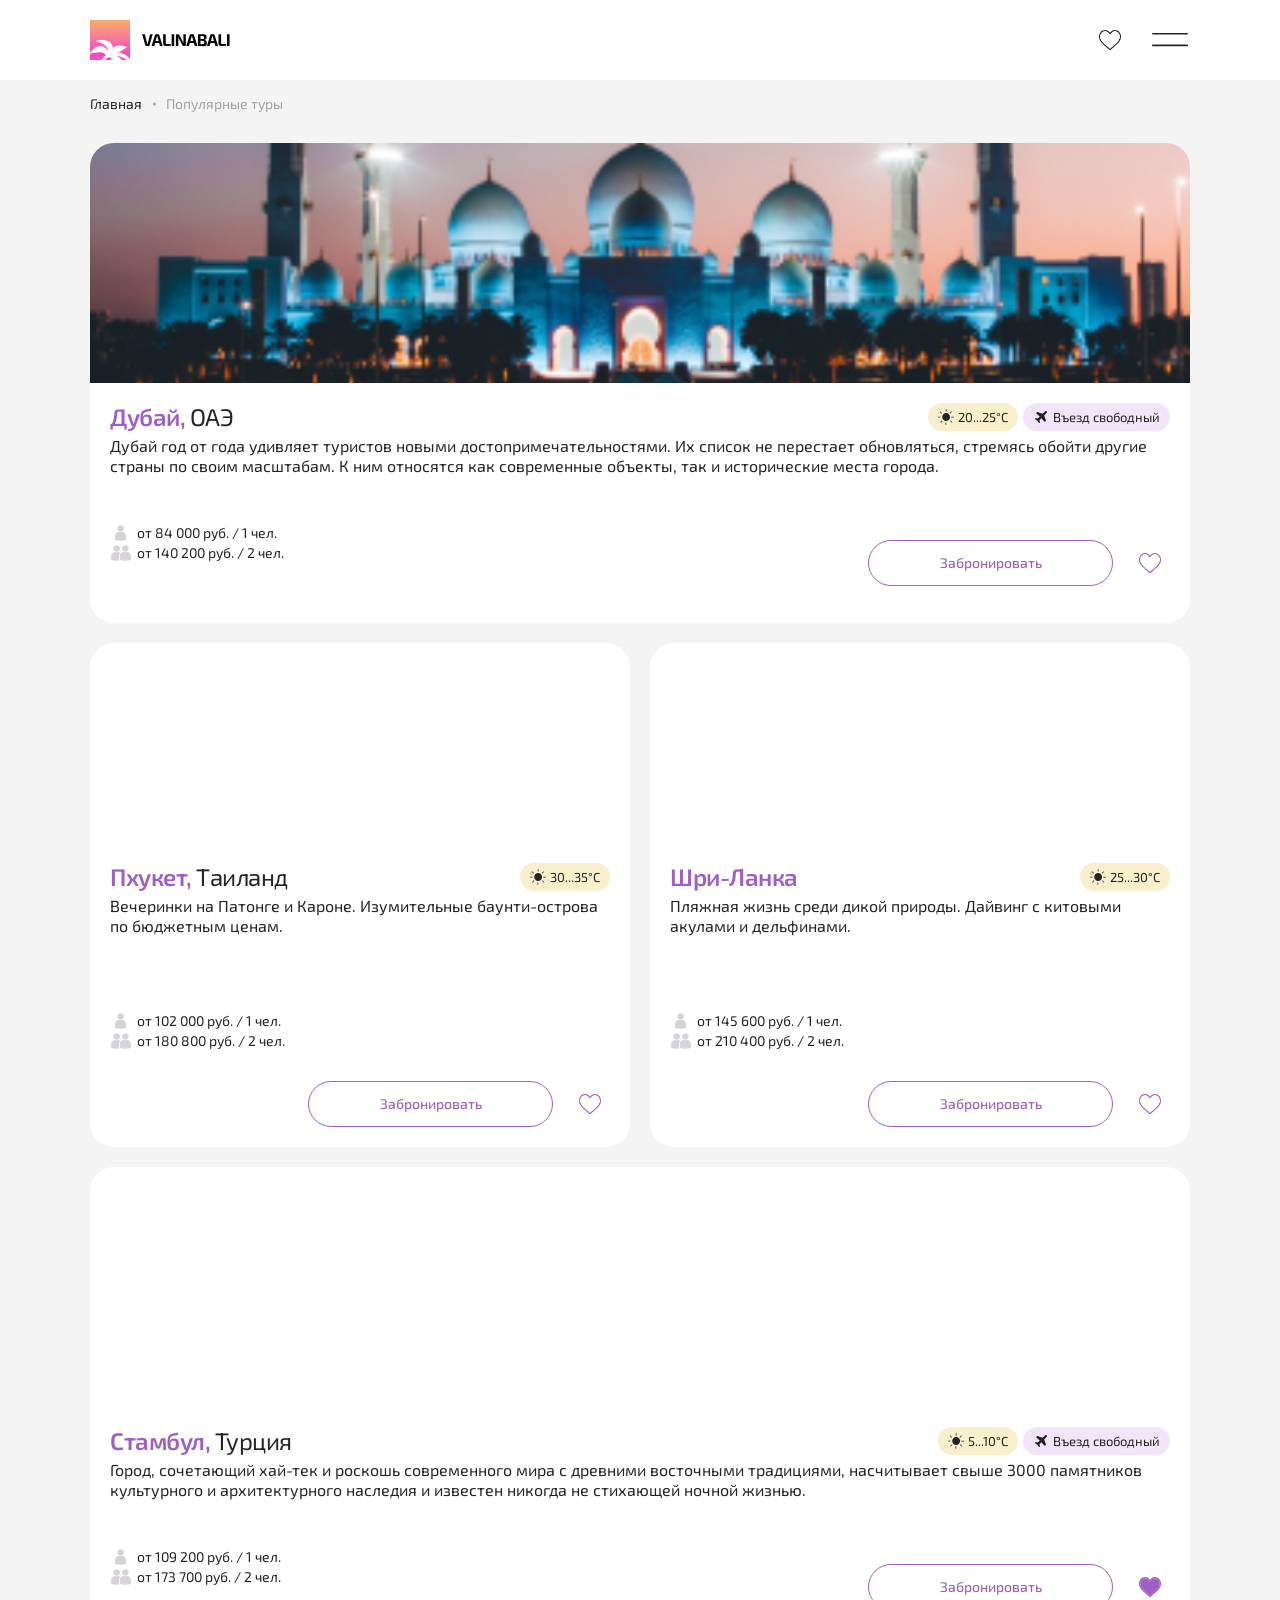
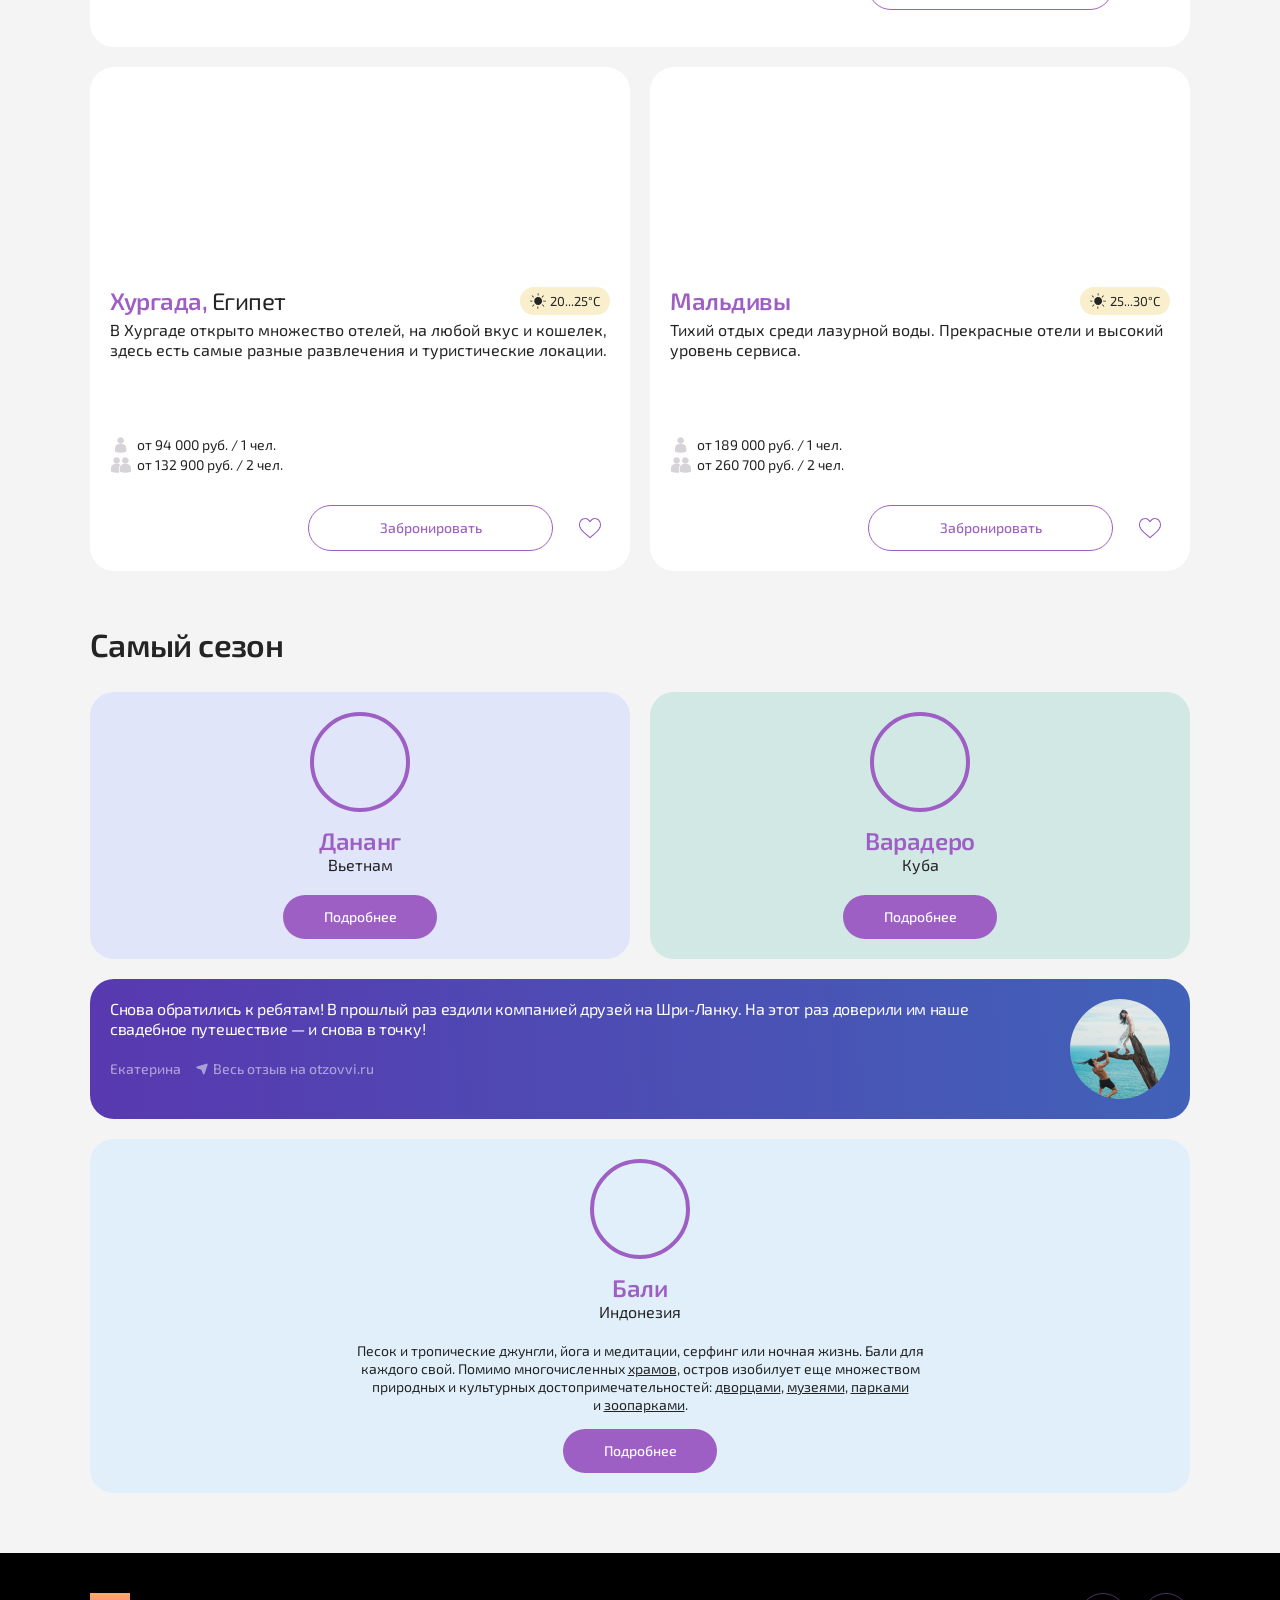
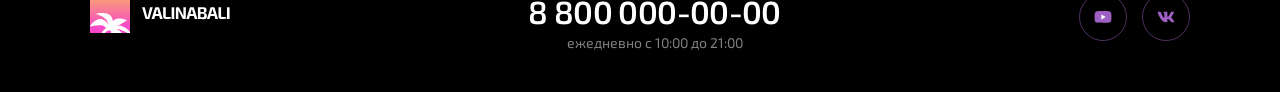
==== commit 35fc641c: "fix error from validators html and bem" ====
--- a/popular-tours.html
+++ b/popular-tours.html
@@ -115,7 +115,7 @@
                     </div>
                     <div class="card-tour__btns-wrap">
                       <button class="btn" type="button" aria-label="Кнопка забронировать тур">Забронировать</button>
-                      <button class="card-tour__btn-favorites btn--icon" type="button" aria-label="Кнопка добавления в избранное">
+                      <button class="card-tour__btn-favorites btn btn--icon" type="button" aria-label="Кнопка добавления в избранное">
                         <svg class="card-tour__btn-icon" width="22" height="20" aria-hidden="true">
                           <use xlink:href="images/sprite.svg#icon-favorites"></use>
                         </svg>
@@ -162,7 +162,7 @@
                     </div>
                     <div class="card-tour__btns-wrap">
                       <button class="btn" type="button" aria-label="Кнопка забронировать тур">Забронировать</button>
-                      <button class="card-tour__btn-favorites btn--icon" type="button" aria-label="Кнопка добавления в избранное">
+                      <button class="card-tour__btn-favorites btn btn--icon" type="button" aria-label="Кнопка добавления в избранное">
                         <svg class="card-tour__btn-icon" width="22" height="20" aria-hidden="true">
                           <use xlink:href="images/sprite.svg#icon-favorites"></use>
                         </svg>
@@ -174,7 +174,7 @@
             </li>
             <li class="tours__item">
               <div class="card-tour">
-                <picture class=>
+                <picture class="card-tour__picture">
                   <source media="(max-width: 767px)"  srcset="images/shri-lanka-mobile.png 1x, images/shri-lanka-mobile@2x.png 2x">
                   <source media="(max-width: 1439px)"  srcset="images/shri-lanka-tablet.png 1x, images/shri-lanka-tablet@2x.png 2x">
                   <img class="card-tour__img" src="images/shri-lanka.png" height="240" width="380" alt="Фотография тура Шри-Ланка">
@@ -209,7 +209,7 @@
                     </div>
                     <div class="card-tour__btns-wrap">
                       <button class="btn" type="button" aria-label="Кнопка забронировать тур">Забронировать</button>
-                      <button class="card-tour__btn-favorites btn--icon" type="button" aria-label="Кнопка добавления в избранное">
+                      <button class="card-tour__btn-favorites btn btn--icon" type="button" aria-label="Кнопка добавления в избранное">
                         <svg class="card-tour__btn-icon" width="22" height="20" aria-hidden="true">
                           <use xlink:href="images/sprite.svg#icon-favorites"></use>
                         </svg>
@@ -221,7 +221,7 @@
             </li>
             <li class="tours__item tours__item--flat">
               <div class="card-tour card-tour--flat">
-                <picture class=>
+                <picture class="card-tour__picture">
                   <source media="(max-width: 767px)"  srcset="images/stambul-mobile.png 1x, images/stambul-mobile@2x.png 2x">
                   <source media="(max-width: 1439px)"  srcset="images/stambul-tablet.png 1x, images/stambul-tablet@2x.png 2x">
                   <img class="card-tour__img card-tour__img--flat" src="images/stambul.png" height="240" width="720" alt="Фотография тура Стамбул">
@@ -262,7 +262,7 @@
                     </div>
                     <div class="card-tour__btns-wrap">
                       <button class="btn" type="button" aria-label="Кнопка забронировать тур">Забронировать</button>
-                      <button class="card-tour__btn-favorites card-tour__btn-favorites--active btn--icon" type="button" aria-label="Кнопка добавления в избранное">
+                      <button class="card-tour__btn-favorites card-tour__btn-favorites--active btn btn--icon" type="button" aria-label="Кнопка добавления в избранное">
                         <svg class="card-tour__btn-icon" width="22" height="20" aria-hidden="true">
                           <use xlink:href="images/sprite.svg#icon-favorites"></use>
                         </svg>
@@ -274,7 +274,7 @@
             </li>
             <li class="tours__item tours__item--flat tours__item--flat-small">
               <div class="card-tour card-tour--flat-small">
-                <picture class=>
+                <picture class="card-tour__picture">
                   <source media="(max-width: 767px)"  srcset="images/hurgada-mobile.png 1x, images/hurgada-mobile@2x.png 2x">
                   <source media="(max-width: 1439px)"  srcset="images/hurgada-tablet.png 1x, images/hurgada-tablet@2x.png 2x">
                   <img class="card-tour__img" src="images/hurgada.png" height="240" width="720" alt="Фотография тура Хургада">
@@ -315,7 +315,7 @@
                     </div>
                     <div class="card-tour__btns-wrap">
                       <button class="btn" type="button" aria-label="Кнопка забронировать тур">Забронировать</button>
-                      <button class="card-tour__btn-favorites btn--icon" type="button" aria-label="Кнопка добавления в избранное">
+                      <button class="card-tour__btn-favorites btn btn--icon" type="button" aria-label="Кнопка добавления в избранное">
                         <svg class="card-tour__btn-icon" width="22" height="20" aria-hidden="true">
                           <use xlink:href="images/sprite.svg#icon-favorites"></use>
                         </svg>
@@ -327,7 +327,7 @@
             </li>
             <li class="tours__item">
               <div class="card-tour">
-                <picture class=>
+                <picture class="card-tour__picture">
                   <source media="(max-width: 767px)"  srcset="images/maldives-mobile.png 1x, images/maldives-mobile@2x.png 2x">
                   <source media="(max-width: 1439px)"  srcset="images/maldives-tablet.png 1x, images/maldives-tablet@2x.png 2x">
                   <img class="card-tour__img" src="images/maldives.png" height="240" width="380" alt="Фотография тура Мальдивы">
@@ -362,7 +362,7 @@
                     </div>
                     <div class="card-tour__btns-wrap">
                       <button class="btn" type="button" aria-label="Кнопка забронировать тур">Забронировать</button>
-                      <button class="card-tour__btn-favorites btn--icon" type="button" aria-label="Кнопка добавления в избранное">
+                      <button class="card-tour__btn-favorites btn btn--icon" type="button" aria-label="Кнопка добавления в избранное">
                         <svg class="card-tour__btn-icon" width="22" height="20" aria-hidden="true">
                           <use xlink:href="images/sprite.svg#icon-favorites"></use>
                         </svg>
--- a/css/style.css
+++ b/css/style.css
@@ -619,6 +619,9 @@
   background-color: transparent;
   border: none;
 }
+.btn--icon:hover {
+  background-color: transparent;
+}
 .btn--icon svg {
   width: 22px;
   height: 20px;
